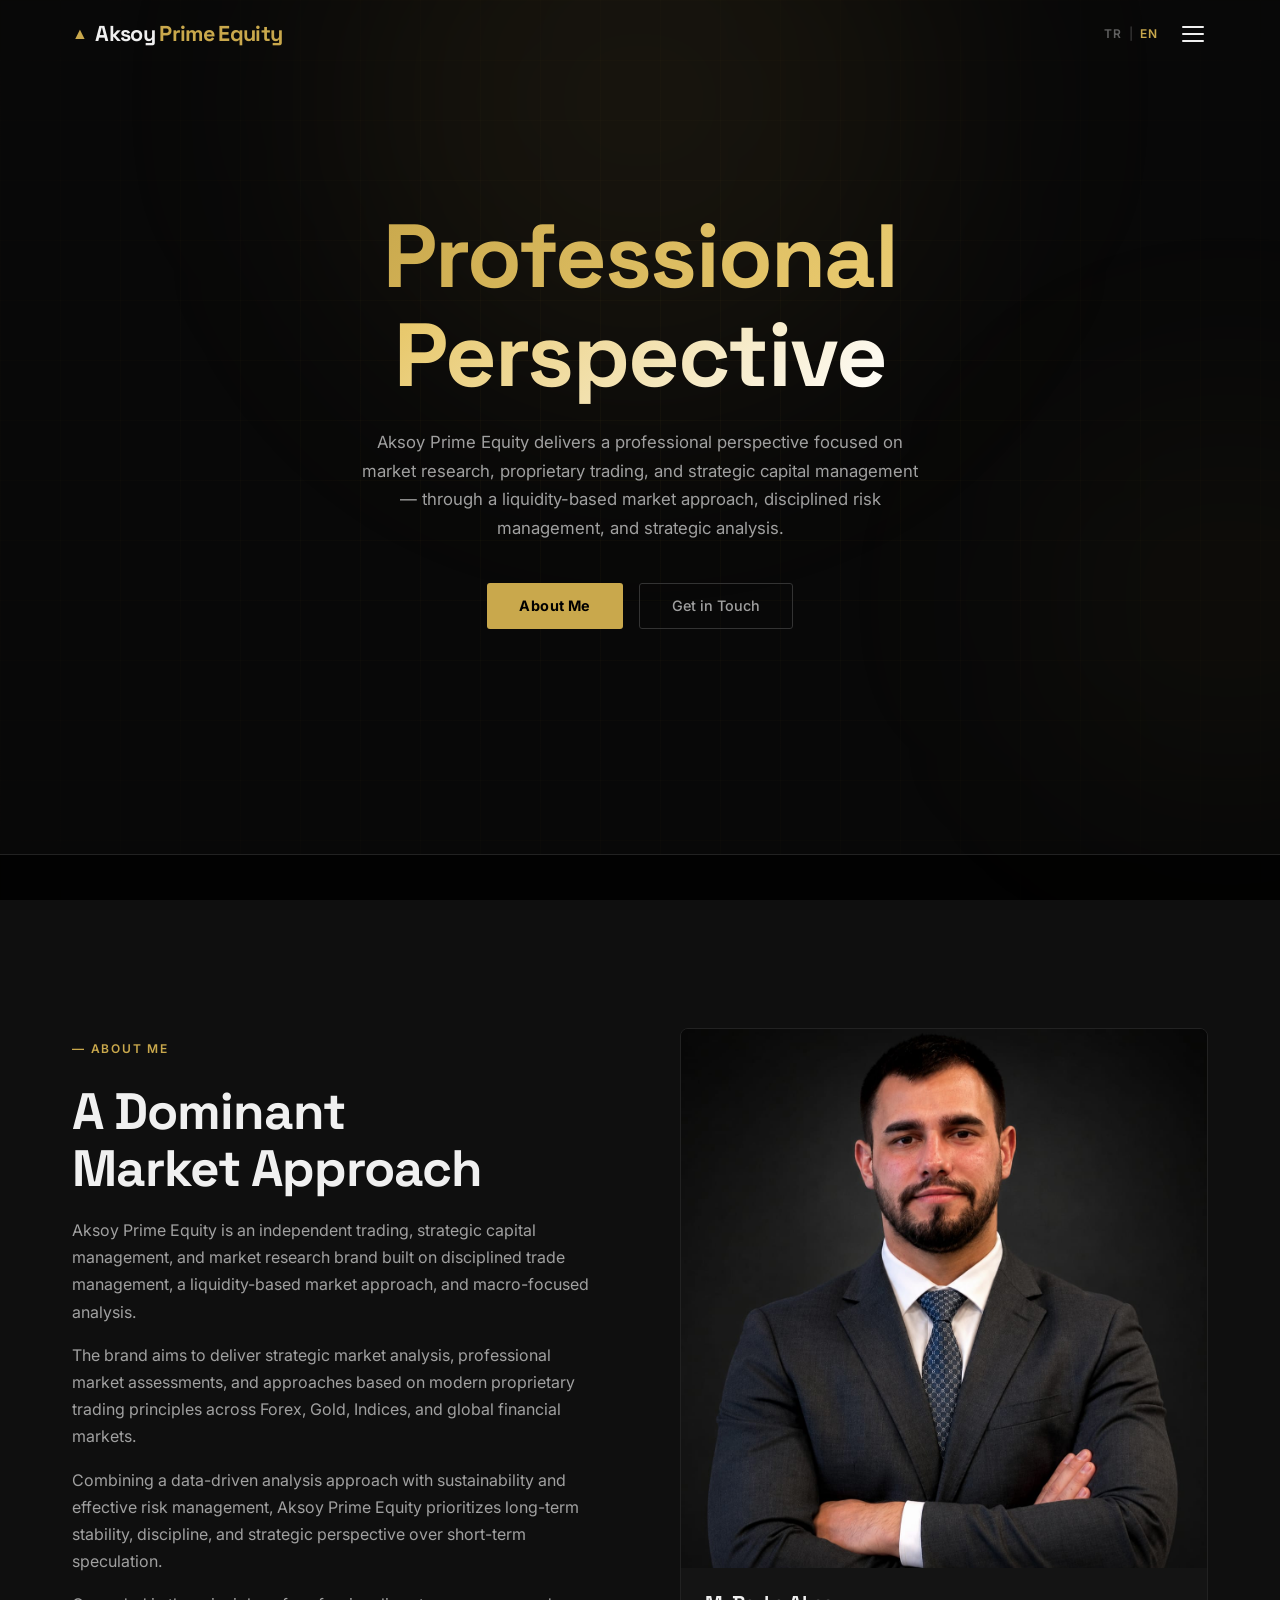
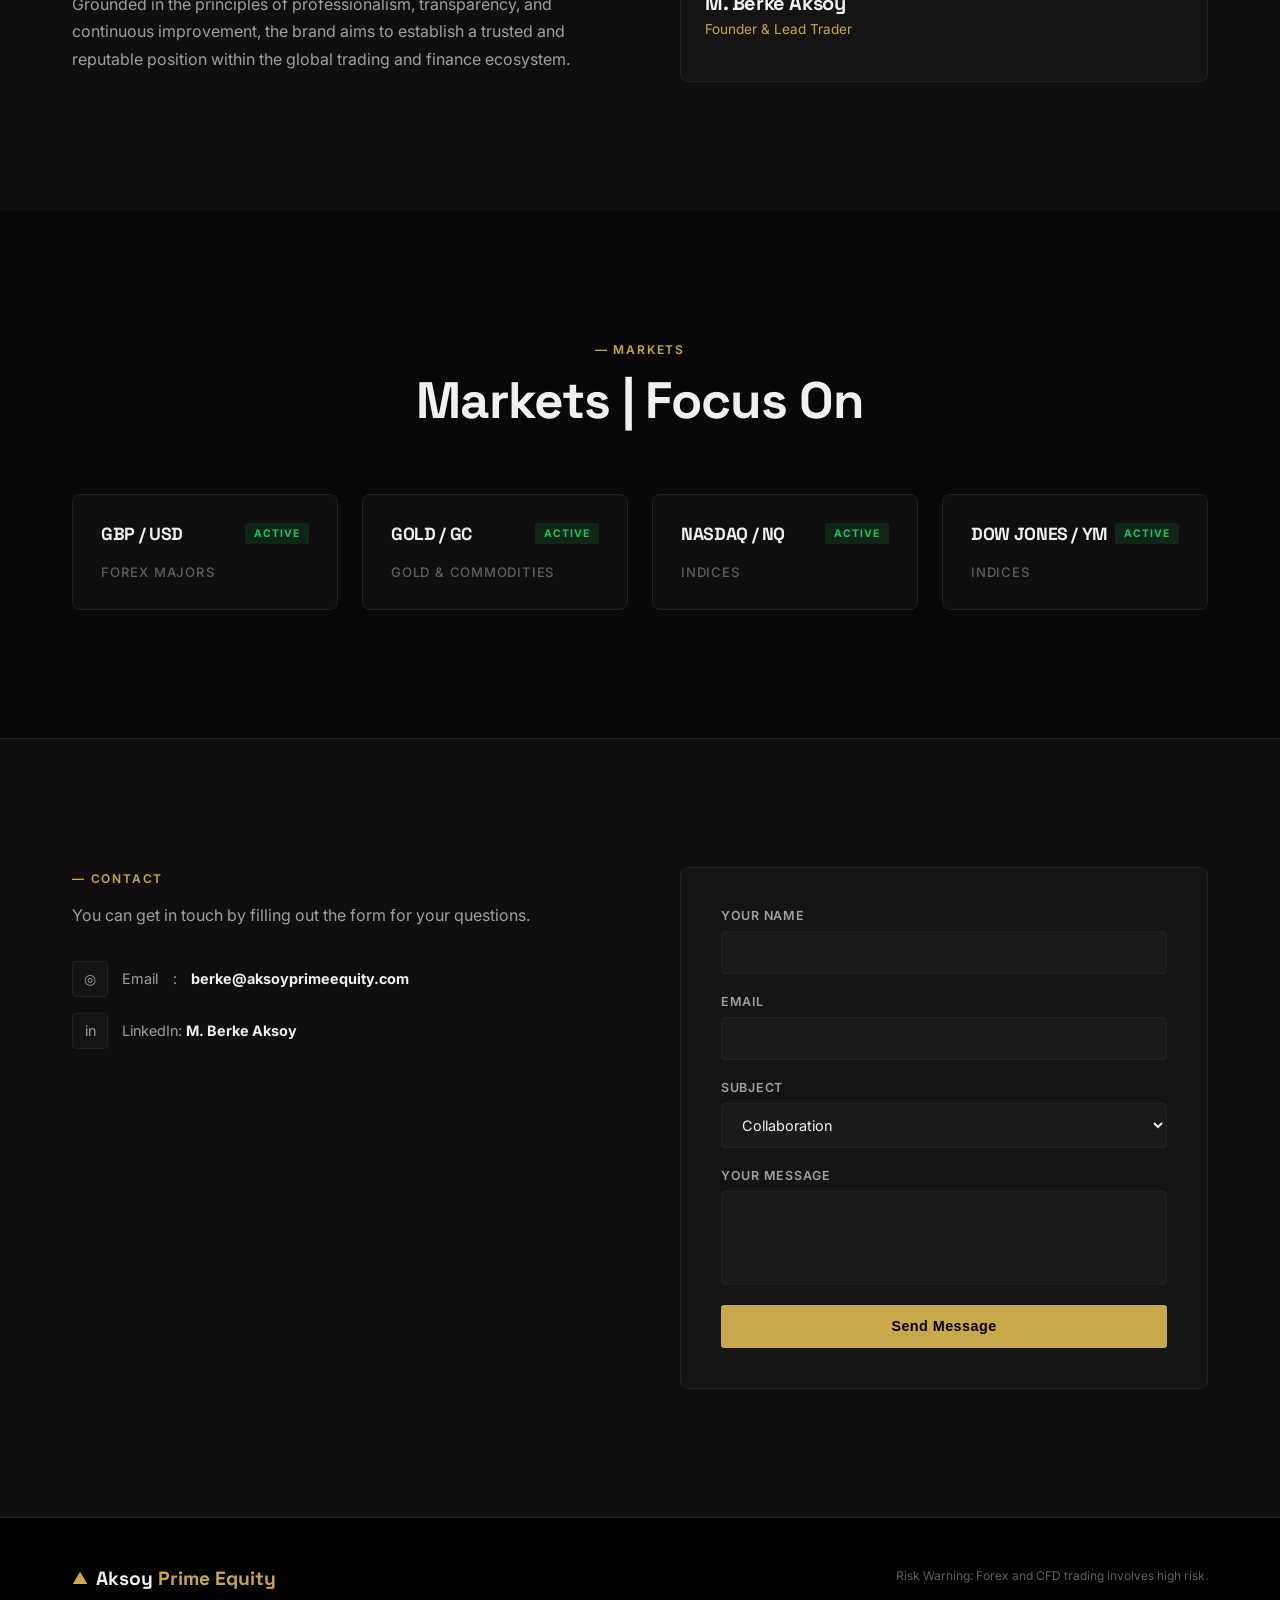
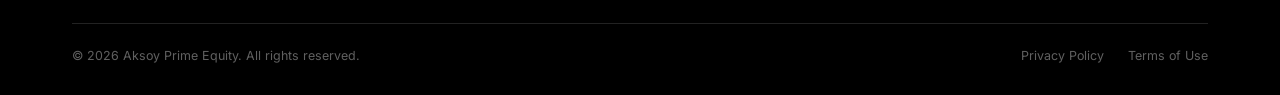
==== index.html @ cbe240e2 "Add files via upload" ====
<!DOCTYPE html>
<html lang="en">
<head>
  <meta charset="UTF-8" />
  <meta name="viewport" content="width=device-width, initial-scale=1.0" />
  <title>Aksoy Prime Equity | Forex & Financial Markets</title>
  <link rel="preconnect" href="https://fonts.googleapis.com" />
  <link rel="preconnect" href="https://fonts.gstatic.com" crossorigin />
  <link href="https://fonts.googleapis.com/css2?family=Inter:wght@300;400;500;600;700;800;900&family=Space+Grotesk:wght@400;500;600;700&display=swap" rel="stylesheet" />
  <link rel="stylesheet" href="style.css" />
</head>
<body>

  <!-- NAVIGATION -->
  <nav class="navbar" id="navbar">
    <div class="nav-container">
      <a href="#" class="nav-logo">
        <span class="logo-icon">▲</span>
        <span class="logo-text">Aksoy <span class="accent">Prime Equity</span></span>
      </a>

      <div class="nav-right">
        <div class="lang-toggle">
          <button class="lang-btn active" id="btnTR" onclick="setLang('tr')">TR</button>
          <span class="lang-divider">|</span>
          <button class="lang-btn" id="btnEN" onclick="setLang('en')">EN</button>
        </div>
        <button class="hamburger" id="hamburger" aria-label="Menu">
          <span></span><span></span><span></span>
        </button>
      </div>

      <ul class="nav-links" id="navLinks">
        <li><a href="#about"   class="nav-link" data-tr="Hakkımda"      data-en="About">Hakkımda</a></li>
        <li><a href="#markets" class="nav-link" data-tr="Piyasalar"     data-en="Markets">Piyasalar</a></li>
        <li><a href="#contact" class="nav-link" data-tr="İletişim"      data-en="Contact">İletişim</a></li>
      </ul>
    </div>
  </nav>

  <!-- HERO -->
  <section class="hero" id="home">
    <div class="hero-bg">
      <div class="grid-overlay"></div>
      <div class="glow glow-1"></div>
      <div class="glow glow-2"></div>
    </div>

    <div class="hero-content">
      <h1 class="hero-title">
        <span class="gradient-text" data-tr="Profesyonel Perspektif" data-en="Professional Perspective">Profesyonel Perspektif</span>
      </h1>
      <p class="hero-sub"
         data-tr="Aksoy Prime Equity; likidite temelli piyasa yaklaşımı, disiplinli risk yönetimi ve stratejik analiz anlayışıyla piyasa araştırmaları, proprietary trading ve stratejik sermaye yönetimi odağında profesyonel bakış açısı sunmaktadır."
         data-en="Aksoy Prime Equity delivers a professional perspective focused on market research, proprietary trading, and strategic capital management — through a liquidity-based market approach, disciplined risk management, and strategic analysis.">
        Aksoy Prime Equity; likidite temelli piyasa yaklaşımı, disiplinli risk yönetimi ve stratejik analiz anlayışıyla piyasa araştırmaları, proprietary trading ve stratejik sermaye yönetimi odağında profesyonel bakış açısı sunmaktadır.
      </p>
      <div class="hero-actions">
        <a href="#about"   class="btn-primary" data-tr="Hakkımda"   data-en="About Me">Hakkımda</a>
        <a href="#contact" class="btn-ghost"   data-tr="İletişime Geç" data-en="Get in Touch">İletişime Geç</a>
      </div>
    </div>

    <div class="hero-ticker">
      <div class="tradingview-widget-container" style="height:46px;">
        <div class="tradingview-widget-container__widget"></div>
        <script type="text/javascript" src="https://s3.tradingview.com/external-embedding/embed-widget-ticker-tape.js" async>
        {
          "symbols": [
            { "proName": "FX:GBPUSD",       "title": "GBP/USD"  },
            { "proName": "TVC:GOLD",         "title": "XAU/USD"  },
            { "proName": "FOREXCOM:SPXUSD",  "title": "S&P 500"  },
            { "proName": "FOREXCOM:NSXUSD",  "title": "NAS100"   },
            { "proName": "FOREXCOM:DJI",     "title": "US30/DJI" }
          ],
          "showSymbolLogo": false,
          "isTransparent": true,
          "displayMode": "adaptive",
          "colorTheme": "dark",
          "locale": "tr"
        }
        </script>
      </div>
    </div>
  </section>

  <!-- ABOUT -->
  <section class="section about-section" id="about">
    <div class="container">
      <div class="about-grid">
        <div class="about-text reveal">
          <span class="section-tag" data-tr="— Hakkımda" data-en="— About Me">— Hakkımda</span>
          <h2 data-tr="Piyasalara Hakim<br/>Bir Yaklaşım" data-en="A Dominant<br/>Market Approach">
            Piyasalara Hakim<br />Bir Yaklaşım
          </h2>
          <p data-tr="Aksoy Prime Equity; disiplinli işlem yönetimi, likidite temelli piyasa yaklaşımı ve makro odaklı analiz anlayışı üzerine inşa edilmiş bağımsız bir trading, stratejik sermaye yönetimi ve piyasa araştırma markasıdır."
             data-en="Aksoy Prime Equity is an independent trading, strategic capital management, and market research brand built on disciplined trade management, a liquidity-based market approach, and macro-focused analysis.">
            Aksoy Prime Equity; disiplinli işlem yönetimi, likidite temelli piyasa yaklaşımı ve makro odaklı analiz anlayışı üzerine inşa edilmiş bağımsız bir trading, stratejik sermaye yönetimi ve piyasa araştırma markasıdır.
          </p>
          <p data-tr="Marka; Forex, Altın, Endeksler ve küresel finans piyasalarında stratejik piyasa analizi, profesyonel piyasa değerlendirmeleri ve modern proprietary trading prensiplerine dayalı yaklaşım sunmayı hedeflemektedir."
             data-en="The brand aims to deliver strategic market analysis, professional market assessments, and approaches based on modern proprietary trading principles across Forex, Gold, Indices, and global financial markets.">
            Marka; Forex, Altın, Endeksler ve küresel finans piyasalarında stratejik piyasa analizi, profesyonel piyasa değerlendirmeleri ve modern proprietary trading prensiplerine dayalı yaklaşım sunmayı hedeflemektedir.
          </p>
          <p data-tr="Veriye dayalı analiz anlayışını sürdürülebilirlik ve etkin risk yönetimi ile birleştiren Aksoy Prime Equity; kısa vadeli spekülasyondan ziyade uzun vadeli istikrar, disiplin ve stratejik bakış açısını ön planda tutmaktadır."
             data-en="Combining a data-driven analysis approach with sustainability and effective risk management, Aksoy Prime Equity prioritizes long-term stability, discipline, and strategic perspective over short-term speculation.">
            Veriye dayalı analiz anlayışını sürdürülebilirlik ve etkin risk yönetimi ile birleştiren Aksoy Prime Equity; kısa vadeli spekülasyondan ziyade uzun vadeli istikrar, disiplin ve stratejik bakış açısını ön planda tutmaktadır.
          </p>
          <p data-tr="Profesyonellik, şeffaflık ve sürekli gelişim ilkelerini temel alan marka, küresel trading ve finans ekosisteminde güvenilir ve saygın bir konum oluşturmayı amaçlamaktadır."
             data-en="Grounded in the principles of professionalism, transparency, and continuous improvement, the brand aims to establish a trusted and reputable position within the global trading and finance ecosystem.">
            Profesyonellik, şeffaflık ve sürekli gelişim ilkelerini temel alan marka, küresel trading ve finans ekosisteminde güvenilir ve saygın bir konum oluşturmayı amaçlamaktadır.
          </p>
        </div>
        <div class="about-visual reveal delay-1">
          <div class="profile-card">
            <!-- ==========================================
                 FOTO 1 — Profil Fotoğrafı
                 Dosya adı: foto1.jpg
                 Klasör: web/foto1.jpg
                 Önerilen boyut: 400x400px (kare)
            =========================================== -->
            <div class="profile-img-wrap">
              <img src="foto1.jpg" alt="Profil Fotoğrafı" class="profile-img"
                   onerror="this.style.display='none';this.nextElementSibling.style.display='flex';" />
              <div class="profile-placeholder" style="display:none;">
                <span class="profile-initials">[AD]</span>
              </div>
            </div>
            <div class="profile-info">
              <h3 data-tr="M. Berke Aksoy" data-en="M. Berke Aksoy">M. Berke Aksoy</h3>
              <p data-tr="Founder & Lead Trader" data-en="Founder & Lead Trader">Founder & Lead Trader</p>
              <div class="profile-badges">
              </div>
            </div>
          </div>
        </div>
      </div>
    </div>
  </section>

  <!-- MARKETS -->
  <section class="section markets-section" id="markets">
    <div class="container">
      <div class="section-header reveal">
        <span class="section-tag" data-tr="— Piyasalar" data-en="— Markets">— Piyasalar</span>
        <h2 data-tr="Markets | Focus On" data-en="Markets | Focus On">
          Markets | Focus On
        </h2>
      </div>
      <div class="markets-grid">
        <div class="market-card reveal">
          <div class="market-top">
            <span class="market-pair">GBP / USD</span>
            <span class="market-tag up" data-tr="Aktif" data-en="Active">Aktif</span>
          </div>
          <span class="market-name" data-tr="Forex Majörler" data-en="Forex Majors">Forex Majörler</span>
        </div>
        <div class="market-card reveal delay-1">
          <div class="market-top">
            <span class="market-pair">GOLD / GC</span>
            <span class="market-tag up" data-tr="Aktif" data-en="Active">Aktif</span>
          </div>
          <span class="market-name" data-tr="Altın & Emtia" data-en="Gold & Commodities">Altın & Emtia</span>
        </div>
        <div class="market-card reveal delay-2">
          <div class="market-top">
            <span class="market-pair">NASDAQ / NQ</span>
            <span class="market-tag up" data-tr="Aktif" data-en="Active">Aktif</span>
          </div>
          <span class="market-name" data-tr="Endeksler" data-en="Indices">Endeksler</span>
        </div>
        <div class="market-card reveal delay-3">
          <div class="market-top">
            <span class="market-pair">DOW JONES / YM</span>
            <span class="market-tag up" data-tr="Aktif" data-en="Active">Aktif</span>
          </div>
          <span class="market-name" data-tr="Endeksler" data-en="Indices">Endeksler</span>
        </div>
      </div>
    </div>
  </section>

  <!-- CONTACT -->
  <section class="section contact-section" id="contact">
    <div class="container">
      <div class="contact-wrap reveal">
        <div class="contact-left">
          <span class="section-tag" data-tr="— İletişim" data-en="— Contact">— İletişim</span>
          <p data-tr="Sorularınız için formu doldurarak iletişime geçebilirsiniz."
             data-en="You can get in touch by filling out the form for your questions.">
            Sorularınız için formu doldurarak iletişime geçebilirsiniz.
          </p>
          <div class="contact-links">
            <a href="mailto:berke@aksoyprimeequity.com" class="contact-link">
              <span class="cl-icon">◎</span>
              <span data-tr="E-posta" data-en="Email">E-posta</span>: <strong>berke@aksoyprimeequity.com</strong>
            </a>
            <a href="https://www.linkedin.com/in/mberkeaksoy" target="_blank" class="contact-link">
              <span class="cl-icon">in</span>
              <span>LinkedIn: <strong>M. Berke Aksoy</strong></span>
            </a>
          </div>
        </div>
        <form class="contact-form reveal delay-1" id="contactForm" action="https://formspree.io/f/mjgzoyzp" method="POST">
          <div class="form-group">
            <label data-tr="Adınız" data-en="Your Name">Adınız</label>
            <input type="text" name="name" required />
          </div>
          <div class="form-group">
            <label data-tr="E-posta" data-en="Email">E-posta</label>
            <input type="email" name="email" required />
          </div>
          <div class="form-group">
            <label data-tr="Konu" data-en="Subject">Konu</label>
            <select name="subject">
              <option data-tr="İşbirliği" data-en="Collaboration">İşbirliği</option>
              <option data-tr="Genel Soru" data-en="General Inquiry">Genel Soru</option>
              <option data-tr="Diğer" data-en="Other">Diğer</option>
            </select>
          </div>
          <div class="form-group">
            <label data-tr="Mesajınız" data-en="Your Message">Mesajınız</label>
            <textarea name="message" rows="4" required></textarea>
          </div>
          <button type="submit" class="btn-primary full" data-tr="Gönder" data-en="Send Message">Gönder</button>
        </form>
      </div>
    </div>
  </section>

  <!-- FOOTER -->
  <footer class="footer">
    <div class="container">
      <div class="footer-top">
        <div class="footer-brand">
          <div class="footer-logo">
            <span class="logo-icon">▲</span>
            <span class="logo-text">Aksoy <span class="accent">Prime Equity</span></span>
          </div>
        </div>
        <div class="footer-disclaimer">
          <p data-tr="Risk Uyarısı: Forex ve CFD işlemleri yüksek risk içerir."
             data-en="Risk Warning: Forex and CFD trading involves high risk.">
            Risk Uyarısı: Forex ve CFD işlemleri yüksek risk içerir.
          </p>
        </div>
      </div>
      <div class="footer-bottom">
        <span>© 2026 Aksoy Prime Equity. <span data-tr="Tüm hakları saklıdır." data-en="All rights reserved.">Tüm hakları saklıdır.</span></span>
        <div class="footer-links">
          <a href="#" data-tr="Gizlilik Politikası" data-en="Privacy Policy">Gizlilik Politikası</a>
          <a href="#" data-tr="Kullanım Koşulları" data-en="Terms of Use">Kullanım Koşulları</a>
        </div>
      </div>
    </div>
  </footer>

  <script src="script.js"></script>
</body>
</html>
---- style.css ----
/* ========================================
   RESET & BASE
======================================== */
*, *::before, *::after { box-sizing: border-box; margin: 0; padding: 0; }

html {
  overflow-x: hidden;
}

body {
  overflow-x: hidden;
  width: 100%;
  max-width: 100vw;
}

:root {
  --black:    #000000;
  --bg:       #080808;
  --bg-1:     #0f0f0f;
  --bg-2:     #141414;
  --bg-3:     #1a1a1a;
  --border:   #222222;
  --border-h: #333333;
  --text:     #f0f0f0;
  --text-2:   #a0a0a0;
  --text-3:   #606060;
  --gold:     #c9a84c;
  --gold-2:   #e8c96e;
  --green:    #22c55e;
  --red:      #ef4444;
  --accent:   #c9a84c;

  --ff-body:  'Inter', sans-serif;
  --ff-head:  'Space Grotesk', sans-serif;

  --ease-out: cubic-bezier(0.22, 1, 0.36, 1);
  --ease-in-out: cubic-bezier(0.65, 0, 0.35, 1);
}

html { scroll-behavior: smooth; }

body {
  font-family: var(--ff-body);
  background: var(--bg);
  color: var(--text);
  overflow-x: hidden;
  -webkit-font-smoothing: antialiased;
}

a { text-decoration: none; color: inherit; }
ul { list-style: none; }
img { display: block; max-width: 100%; }

/* ========================================
   SCROLLBAR
======================================== */
::-webkit-scrollbar { width: 4px; }
::-webkit-scrollbar-track { background: var(--bg); }
::-webkit-scrollbar-thumb { background: var(--gold); border-radius: 2px; }

/* ========================================
   TYPOGRAPHY
======================================== */
h1, h2, h3 {
  font-family: var(--ff-head);
  font-weight: 700;
  line-height: 1.1;
  letter-spacing: -0.02em;
}

h1 { font-size: clamp(3rem, 7vw, 6rem); }
h2 { font-size: clamp(2rem, 4vw, 3.2rem); }
h3 { font-size: 1.25rem; }

p { line-height: 1.7; color: var(--text-2); }

.gradient-text {
  background: linear-gradient(135deg, var(--gold) 0%, var(--gold-2) 50%, #fff 100%);
  -webkit-background-clip: text;
  -webkit-text-fill-color: transparent;
  background-clip: text;
}

.accent { color: var(--gold); }

/* ========================================
   LAYOUT
======================================== */
.container {
  max-width: 1200px;
  margin: 0 auto;
  padding: 0 2rem;
}

.section {
  padding: 8rem 0;
  width: 100%;
  overflow-x: hidden;
}

.section-header {
  text-align: center;
  margin-bottom: 4rem;
}

.section-tag {
  display: inline-block;
  font-size: 0.75rem;
  font-weight: 600;
  letter-spacing: 0.15em;
  text-transform: uppercase;
  color: var(--gold);
  margin-bottom: 1rem;
}

.section-header h2 { margin-bottom: 1rem; }

/* ========================================
   NAVBAR
======================================== */
.navbar {
  position: fixed;
  top: 0; left: 0; right: 0;
  width: 100%;
  z-index: 1000;
  padding: 1.25rem 0;
  transition: background 0.4s var(--ease-out),
              padding 0.4s var(--ease-out),
              border-color 0.4s var(--ease-out);
  border-bottom: 1px solid transparent;
}

.navbar.scrolled {
  background: rgba(8, 8, 8, 0.92);
  backdrop-filter: blur(20px);
  -webkit-backdrop-filter: blur(20px);
  padding: 0.85rem 0;
  border-color: var(--border);
}

.nav-container {
  max-width: 1200px;
  margin: 0 auto;
  padding: 0 2rem;
  display: flex;
  align-items: center;
  justify-content: space-between;
  gap: 2rem;
}

.nav-logo {
  display: flex;
  align-items: center;
  gap: 0.5rem;
  font-family: var(--ff-head);
  font-size: 1.35rem;
  font-weight: 700;
  letter-spacing: -0.03em;
  white-space: nowrap;
}

.logo-icon {
  color: var(--gold);
  font-size: 1rem;
  animation: pulse 2s ease-in-out infinite;
}

@keyframes pulse {
  0%, 100% { opacity: 1; }
  50% { opacity: 0.4; }
}

.nav-links {
  display: none;
  position: absolute;
  top: 100%;
  left: 0;
  right: 0;
  background: rgba(8, 8, 8, 0.97);
  backdrop-filter: blur(20px);
  -webkit-backdrop-filter: blur(20px);
  border-bottom: 1px solid var(--border);
  flex-direction: column;
  align-items: center;
  gap: 0;
  padding: 0;
}

.nav-links.open {
  display: flex;
}

.nav-links li {
  width: 100%;
  text-align: center;
  border-bottom: 1px solid var(--border);
}

.nav-links li:last-child {
  border-bottom: none;
}

.nav-links .nav-link {
  display: block;
  padding: 1rem 2rem;
  font-size: 0.9rem;
}

.nav-link {
  font-size: 0.85rem;
  font-weight: 500;
  color: var(--text-2);
  letter-spacing: 0.02em;
  position: relative;
  transition: color 0.25s;
}

.nav-link::after {
  content: '';
  position: absolute;
  bottom: -4px; left: 0;
  width: 0; height: 1px;
  background: var(--gold);
  transition: width 0.3s var(--ease-out);
}

.nav-link:hover { color: var(--text); }
.nav-link:hover::after { width: 100%; }

.nav-right {
  display: flex;
  align-items: center;
  gap: 1.25rem;
}

/* Lang Toggle */
.lang-toggle {
  display: flex;
  align-items: center;
  gap: 0.4rem;
  font-size: 0.75rem;
  font-weight: 600;
  letter-spacing: 0.08em;
}

.lang-btn {
  background: none;
  border: none;
  cursor: pointer;
  color: var(--text-3);
  font-size: 0.75rem;
  font-weight: 600;
  font-family: var(--ff-body);
  letter-spacing: 0.08em;
  transition: color 0.25s;
  padding: 0;
}

.lang-btn.active { color: var(--gold); }
.lang-btn:hover { color: var(--text); }
.lang-divider { color: var(--border-h); }

/* CTA Button */
.cta-btn {
  display: inline-flex;
  align-items: center;
  padding: 0.55rem 1.35rem;
  background: var(--gold);
  color: var(--black);
  font-size: 0.8rem;
  font-weight: 700;
  letter-spacing: 0.04em;
  border-radius: 3px;
  transition: background 0.25s, transform 0.2s;
  white-space: nowrap;
}

.cta-btn:hover {
  background: var(--gold-2);
  transform: translateY(-1px);
}

/* Hamburger */
.hamburger {
  display: flex;
  flex-direction: column;
  gap: 5px;
  background: none;
  border: none;
  cursor: pointer;
  padding: 4px;
}

.hamburger span {
  display: block;
  width: 22px; height: 2px;
  background: var(--text);
  border-radius: 2px;
  transition: transform 0.3s, opacity 0.3s;
}

.hamburger.open span:nth-child(1) { transform: translateY(7px) rotate(45deg); }
.hamburger.open span:nth-child(2) { opacity: 0; }
.hamburger.open span:nth-child(3) { transform: translateY(-7px) rotate(-45deg); }

/* ========================================
   HERO
======================================== */
.hero {
  position: relative;
  min-height: 100vh;
  display: flex;
  flex-direction: column;
  justify-content: center;
  align-items: center;
  text-align: center;
  overflow: hidden;
}

.hero-bg {
  position: absolute;
  inset: 0;
  z-index: 0;
}

.grid-overlay {
  position: absolute;
  inset: 0;
  background-image:
    linear-gradient(rgba(201,168,76,0.04) 1px, transparent 1px),
    linear-gradient(90deg, rgba(201,168,76,0.04) 1px, transparent 1px);
  background-size: 60px 60px;
  mask-image: radial-gradient(ellipse 80% 80% at 50% 50%, black 0%, transparent 100%);
}

.glow {
  position: absolute;
  border-radius: 50%;
  filter: blur(120px);
  pointer-events: none;
}

.glow-1 {
  width: 600px; height: 600px;
  background: rgba(201, 168, 76, 0.08);
  top: -200px; left: 50%;
  transform: translateX(-50%);
  animation: floatGlow 8s ease-in-out infinite;
}

.glow-2 {
  width: 400px; height: 400px;
  background: rgba(201, 168, 76, 0.04);
  bottom: 100px; right: -150px;
  max-width: 40vw;
  animation: floatGlow 10s ease-in-out infinite reverse;
}

@keyframes floatGlow {
  0%, 100% { transform: translateX(-50%) translateY(0); }
  50% { transform: translateX(-50%) translateY(-30px); }
}

.hero-content {
  position: relative;
  z-index: 1;
  max-width: 800px;
  padding: 0 2rem;
  margin-top: -4rem;
}

.hero-badge {
  display: inline-flex;
  align-items: center;
  gap: 0.6rem;
  background: rgba(201, 168, 76, 0.08);
  border: 1px solid rgba(201, 168, 76, 0.2);
  padding: 0.4rem 1rem;
  border-radius: 100px;
  font-size: 0.75rem;
  font-weight: 500;
  color: var(--gold);
  letter-spacing: 0.05em;
  margin-bottom: 2rem;
  animation: fadeSlideDown 0.8s var(--ease-out) both;
}

.badge-dot {
  width: 6px; height: 6px;
  background: var(--green);
  border-radius: 50%;
  animation: blink 1.5s ease-in-out infinite;
}

@keyframes blink {
  0%, 100% { opacity: 1; box-shadow: 0 0 0 0 rgba(34,197,94,0.4); }
  50% { opacity: 0.6; box-shadow: 0 0 0 6px rgba(34,197,94,0); }
}

.hero-title {
  margin-bottom: 1.5rem;
  animation: fadeSlideDown 0.8s var(--ease-out) 0.1s both;
}

.hero-sub {
  font-size: 1.05rem;
  max-width: 560px;
  margin: 0 auto 2.5rem;
  color: var(--text-2);
  animation: fadeSlideDown 0.8s var(--ease-out) 0.2s both;
}

.hero-actions {
  display: flex;
  gap: 1rem;
  justify-content: center;
  flex-wrap: wrap;
  animation: fadeSlideDown 0.8s var(--ease-out) 0.3s both;
}

.btn-primary {
  display: inline-flex;
  align-items: center;
  padding: 0.85rem 2rem;
  background: var(--gold);
  color: var(--black);
  font-size: 0.9rem;
  font-weight: 700;
  border-radius: 3px;
  letter-spacing: 0.03em;
  transition: background 0.25s, transform 0.2s, box-shadow 0.25s;
  border: none;
  cursor: pointer;
}

.btn-primary:hover {
  background: var(--gold-2);
  transform: translateY(-2px);
  box-shadow: 0 8px 30px rgba(201, 168, 76, 0.25);
}

.btn-primary.full { width: 100%; justify-content: center; }

.btn-ghost {
  display: inline-flex;
  align-items: center;
  padding: 0.85rem 2rem;
  background: transparent;
  color: var(--text-2);
  font-size: 0.9rem;
  font-weight: 500;
  border: 1px solid var(--border-h);
  border-radius: 3px;
  transition: color 0.25s, border-color 0.25s, transform 0.2s;
}

.btn-ghost:hover {
  color: var(--text);
  border-color: var(--gold);
  transform: translateY(-2px);
}

/* Ticker — TradingView */
.hero-ticker {
  position: absolute;
  bottom: 0; left: 0; right: 0;
  z-index: 1;
  background: rgba(0, 0, 0, 0.75);
  border-top: 1px solid var(--border);
  overflow: hidden;
  height: 46px;
}

.hero-ticker .tradingview-widget-container,
.hero-ticker .tradingview-widget-container__widget {
  height: 46px !important;
  width: 100%;
}

@keyframes fadeSlideDown {
  from { opacity: 0; transform: translateY(-20px); }
  to   { opacity: 1; transform: translateY(0); }
}

/* ========================================
   ABOUT
======================================== */
.about-section { background: var(--bg-1); }

.about-grid {
  display: grid;
  grid-template-columns: 1fr 1fr;
  gap: 5rem;
  align-items: center;
}

.about-text h2 { margin: 0.75rem 0 1.25rem; }

.about-text p + p { margin-top: 1rem; }

.about-tags {
  display: flex;
  flex-wrap: wrap;
  gap: 0.6rem;
  margin-top: 2rem;
}

.tag {
  padding: 0.4rem 0.9rem;
  background: var(--bg-2);
  border: 1px solid var(--border);
  border-radius: 3px;
  font-size: 0.78rem;
  font-weight: 500;
  color: var(--text-2);
  transition: border-color 0.25s, color 0.25s;
}

.tag:hover { border-color: var(--gold); color: var(--gold); }

.profile-card {
  background: var(--bg-2);
  border: 1px solid var(--border);
  border-radius: 8px;
  overflow: hidden;
  transition: border-color 0.3s;
}

.profile-card:hover { border-color: var(--border-h); }

.profile-img-wrap {
  background: #0f0f0f;
  display: flex;
  align-items: center;
  justify-content: center;
  position: relative;
  overflow: hidden;
}

.profile-img {
  width: 100%;
  height: auto;
  display: block;
  object-fit: contain;
}

.profile-placeholder {
  width: 120px; height: 120px;
  border-radius: 50%;
  background: var(--bg-3);
  border: 2px dashed var(--border-h);
  display: flex;
  align-items: center;
  justify-content: center;
}

.profile-initials {
  font-family: var(--ff-head);
  font-size: 1.5rem;
  font-weight: 700;
  color: var(--text-3);
}

.profile-info {
  padding: 1.5rem;
}

.profile-info h3 { margin-bottom: 0.25rem; }
.profile-info > p { font-size: 0.85rem; color: var(--gold); margin-bottom: 1rem; }

.profile-badges {
  display: flex;
  flex-wrap: wrap;
  gap: 0.75rem;
}

.badge-item {
  font-size: 0.8rem;
  color: var(--text-2);
}

/* ========================================
   STATS
======================================== */
.stats-section {
  background: var(--bg);
  border-top: 1px solid var(--border);
  border-bottom: 1px solid var(--border);
}

.stats-grid {
  display: grid;
  grid-template-columns: repeat(4, 1fr);
  gap: 1px;
  background: var(--border);
  border: 1px solid var(--border);
  border-radius: 8px;
  overflow: hidden;
}

.stat-card {
  background: var(--bg-1);
  padding: 3rem 2rem;
  text-align: center;
  transition: background 0.3s;
}

.stat-card:hover { background: var(--bg-2); }

.stat-number {
  font-family: var(--ff-head);
  font-size: 3.5rem;
  font-weight: 800;
  color: var(--gold);
  letter-spacing: -0.04em;
  line-height: 1;
}

.stat-unit {
  font-family: var(--ff-head);
  font-size: 2rem;
  font-weight: 700;
  color: var(--gold-2);
  vertical-align: super;
}

.stat-card p {
  font-size: 0.85rem;
  font-weight: 500;
  color: var(--text-2);
  text-transform: uppercase;
  letter-spacing: 0.08em;
  margin-top: 0.75rem;
}

/* ========================================
   SIGNALS / SERVICES
======================================== */
.signals-section { background: var(--bg-1); }

.services-grid {
  display: grid;
  grid-template-columns: repeat(3, 1fr);
  gap: 1.5rem;
}

.service-card {
  background: var(--bg-2);
  border: 1px solid var(--border);
  border-radius: 8px;
  padding: 2.5rem;
  position: relative;
  transition: border-color 0.3s, transform 0.3s;
}

.service-card:hover {
  border-color: var(--border-h);
  transform: translateY(-4px);
}

.service-card.featured {
  border-color: var(--gold);
  background: linear-gradient(135deg, rgba(201,168,76,0.05) 0%, var(--bg-2) 100%);
}

.service-card.featured:hover { border-color: var(--gold-2); }

.service-badge {
  position: absolute;
  top: -1px; right: 2rem;
  background: var(--gold);
  color: var(--black);
  font-size: 0.65rem;
  font-weight: 700;
  letter-spacing: 0.08em;
  text-transform: uppercase;
  padding: 0.3rem 0.8rem;
  border-radius: 0 0 4px 4px;
}

.service-icon {
  font-size: 1.75rem;
  color: var(--gold);
  margin-bottom: 1.25rem;
  display: block;
}

.service-card h3 { margin-bottom: 0.75rem; }
.service-card p { font-size: 0.9rem; margin-bottom: 1.5rem; }

.service-list {
  display: flex;
  flex-direction: column;
  gap: 0.6rem;
}

.service-list li {
  font-size: 0.85rem;
  color: var(--text-2);
  padding-left: 1.25rem;
  position: relative;
}

.service-list li::before {
  content: '▸';
  position: absolute;
  left: 0;
  color: var(--gold);
  font-size: 0.7rem;
  top: 2px;
}

/* ========================================
   MARKETS
======================================== */
.markets-section { background: var(--bg); }

.markets-grid {
  display: grid;
  grid-template-columns: repeat(4, 1fr);
  gap: 1.5rem;
}

.markets-grid--two {
  grid-template-columns: repeat(2, 1fr);
  max-width: 640px;
  margin: 0 auto;
}

.market-card {
  background: var(--bg-1);
  border: 1px solid var(--border);
  border-radius: 8px;
  padding: 1.75rem;
  transition: border-color 0.3s, transform 0.3s, background 0.3s;
}

.market-card:hover {
  border-color: var(--gold);
  transform: translateY(-4px);
  background: var(--bg-2);
}

.market-top {
  display: flex;
  align-items: center;
  justify-content: space-between;
  margin-bottom: 1rem;
}

.market-pair {
  font-family: var(--ff-head);
  font-size: 1.1rem;
  font-weight: 700;
  letter-spacing: -0.02em;
}

.market-tag {
  font-size: 0.65rem;
  font-weight: 700;
  letter-spacing: 0.08em;
  text-transform: uppercase;
  padding: 0.25rem 0.6rem;
  border-radius: 2px;
}

.market-tag.up { background: rgba(34,197,94,0.12); color: var(--green); }
.market-tag.neutral { background: rgba(201,168,76,0.12); color: var(--gold); }

.market-divider {
  height: 1px;
  background: var(--border);
  margin: 1rem 0;
}

.market-name {
  font-size: 0.82rem;
  color: var(--text-3);
  font-weight: 500;
  text-transform: uppercase;
  letter-spacing: 0.06em;
}

/* ========================================
   CONTACT
======================================== */
.contact-section {
  background: var(--bg-1);
  border-top: 1px solid var(--border);
}

.contact-wrap {
  display: grid;
  grid-template-columns: 1fr 1fr;
  gap: 5rem;
  align-items: start;
}

.contact-left h2 { margin: 0.75rem 0 1.25rem; }

.contact-links {
  display: flex;
  flex-direction: column;
  gap: 1rem;
  margin-top: 2rem;
}

.contact-link {
  display: flex;
  align-items: center;
  gap: 0.9rem;
  font-size: 0.9rem;
  color: var(--text-2);
  transition: color 0.25s;
}

.contact-link:hover { color: var(--gold); }

.cl-icon {
  width: 36px; height: 36px;
  background: var(--bg-2);
  border: 1px solid var(--border);
  border-radius: 4px;
  display: flex;
  align-items: center;
  justify-content: center;
  font-size: 0.9rem;
  flex-shrink: 0;
  transition: border-color 0.25s, background 0.25s;
}

.contact-link:hover .cl-icon {
  border-color: var(--gold);
  background: rgba(201,168,76,0.08);
}

.contact-link strong { color: var(--text); }

/* Form */
.contact-form {
  background: var(--bg-2);
  border: 1px solid var(--border);
  border-radius: 8px;
  padding: 2.5rem;
  display: flex;
  flex-direction: column;
  gap: 1.25rem;
}

.form-group {
  display: flex;
  flex-direction: column;
  gap: 0.5rem;
}

.form-group label {
  font-size: 0.78rem;
  font-weight: 600;
  letter-spacing: 0.06em;
  text-transform: uppercase;
  color: var(--text-2);
}

.form-group input,
.form-group select,
.form-group textarea {
  background: var(--bg-3);
  border: 1px solid var(--border);
  border-radius: 4px;
  padding: 0.75rem 1rem;
  color: var(--text);
  font-family: var(--ff-body);
  font-size: 0.9rem;
  outline: none;
  transition: border-color 0.25s;
  resize: none;
}

.form-group select option { background: var(--bg-2); }

.form-group input:focus,
.form-group select:focus,
.form-group textarea:focus {
  border-color: var(--gold);
}

.form-group input::placeholder,
.form-group textarea::placeholder {
  color: var(--text-3);
}

/* ========================================
   FOOTER
======================================== */
.footer {
  background: var(--black);
  border-top: 1px solid var(--border);
  padding: 3rem 0 2rem;
}

.footer-top {
  display: flex;
  justify-content: space-between;
  align-items: flex-start;
  gap: 3rem;
  padding-bottom: 2rem;
  border-bottom: 1px solid var(--border);
  margin-bottom: 1.5rem;
}

.footer-brand {
  display: flex;
  flex-direction: column;
  gap: 0.5rem;
}

.footer-logo {
  display: flex;
  align-items: center;
  gap: 0.5rem;
}

.footer-logo .logo-text {
  font-family: var(--ff-head);
  font-size: 1.2rem;
  font-weight: 700;
}

.footer-brand .logo-text {
  font-family: var(--ff-head);
  font-size: 1.2rem;
  font-weight: 700;
}

.footer-brand p {
  font-size: 0.82rem;
  color: var(--text-3);
}

.footer-disclaimer {
  max-width: 500px;
}

.footer-disclaimer p {
  font-size: 0.75rem;
  color: var(--text-3);
  line-height: 1.6;
}

.footer-bottom {
  display: flex;
  justify-content: space-between;
  align-items: center;
  font-size: 0.78rem;
  color: var(--text-3);
}

.footer-links {
  display: flex;
  gap: 1.5rem;
}

.footer-links a {
  color: var(--text-3);
  transition: color 0.25s;
  font-size: 0.78rem;
}

.footer-links a:hover { color: var(--gold); }

/* ========================================
   REVEAL ANIMATIONS
======================================== */
.reveal {
  opacity: 0;
  transform: translateY(30px);
  transition: opacity 0.7s var(--ease-out), transform 0.7s var(--ease-out);
}

.reveal.visible {
  opacity: 1;
  transform: translateY(0);
}

.delay-1 { transition-delay: 0.1s; }
.delay-2 { transition-delay: 0.2s; }
.delay-3 { transition-delay: 0.3s; }

/* ========================================
   RESPONSIVE
======================================== */
@media (max-width: 1024px) {
  .stats-grid { grid-template-columns: repeat(2, 1fr); }
  .markets-grid { grid-template-columns: repeat(2, 1fr); }
}

@media (max-width: 768px) {
  .section { padding: 5rem 0; }

  .cta-btn { display: none; }

  .nav-container { padding: 0 1.25rem; }

  h1 { font-size: 2.4rem; }
  h2 { font-size: 1.8rem; }

  .container { padding: 0 1.25rem; }

  .hero-content { padding: 0 1.25rem; }

  .about-grid { grid-template-columns: 1fr; gap: 3rem; }
  .services-grid { grid-template-columns: 1fr; }
  .stats-grid { grid-template-columns: repeat(2, 1fr); }
  .markets-grid { grid-template-columns: repeat(2, 1fr); }
  .contact-wrap { grid-template-columns: 1fr; gap: 3rem; }

  .contact-form { padding: 1.5rem; }

  .footer-top { flex-direction: column; gap: 1.5rem; }
  .footer-bottom { flex-direction: column; gap: 1rem; text-align: center; }

  .glow-1, .glow-2 { display: none; }
}

@media (max-width: 480px) {
  .stats-grid { grid-template-columns: 1fr 1fr; }
  .markets-grid { grid-template-columns: 1fr 1fr; }
  .hero-actions { flex-direction: column; align-items: center; }
  .btn-primary, .btn-ghost { width: 100%; justify-content: center; }

  .nav-logo .logo-text { font-size: 1rem; }

  .stat-number { font-size: 2.5rem; }

  .footer-links { flex-direction: column; gap: 0.75rem; align-items: center; }
}
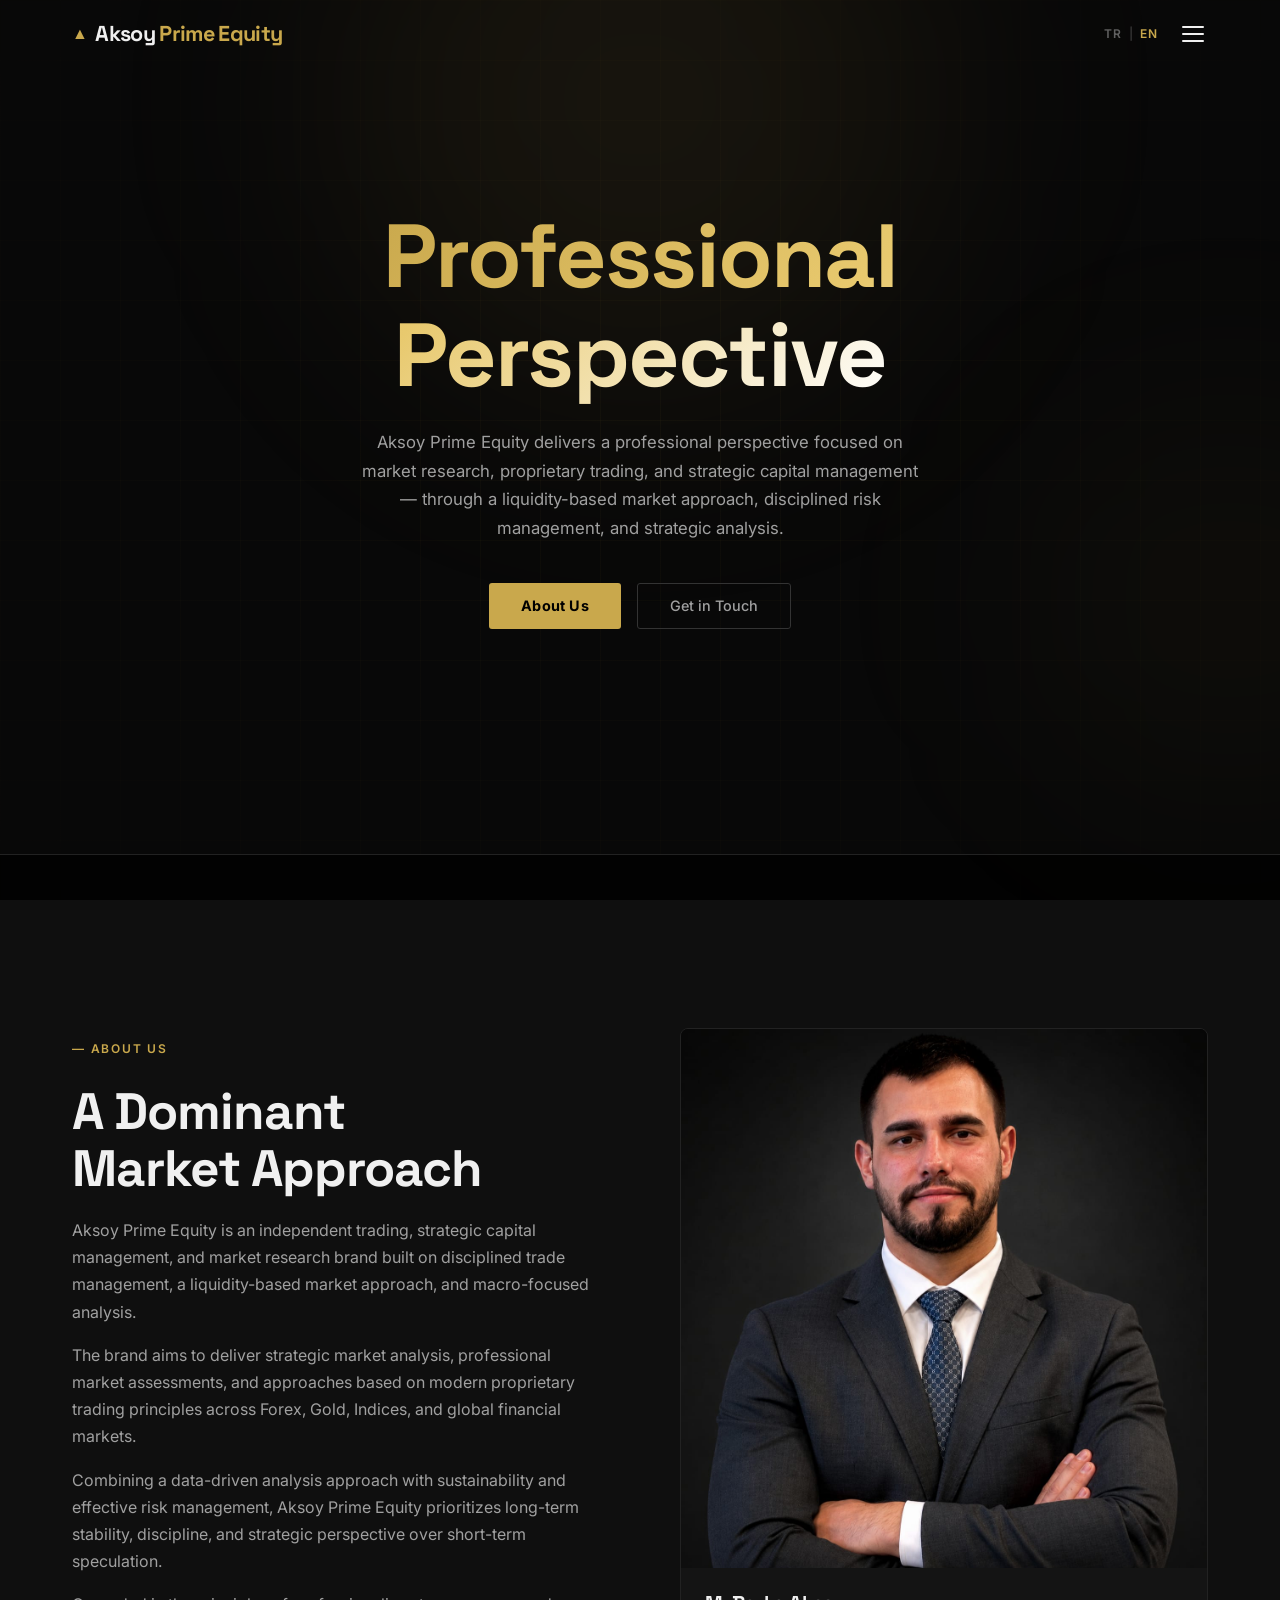
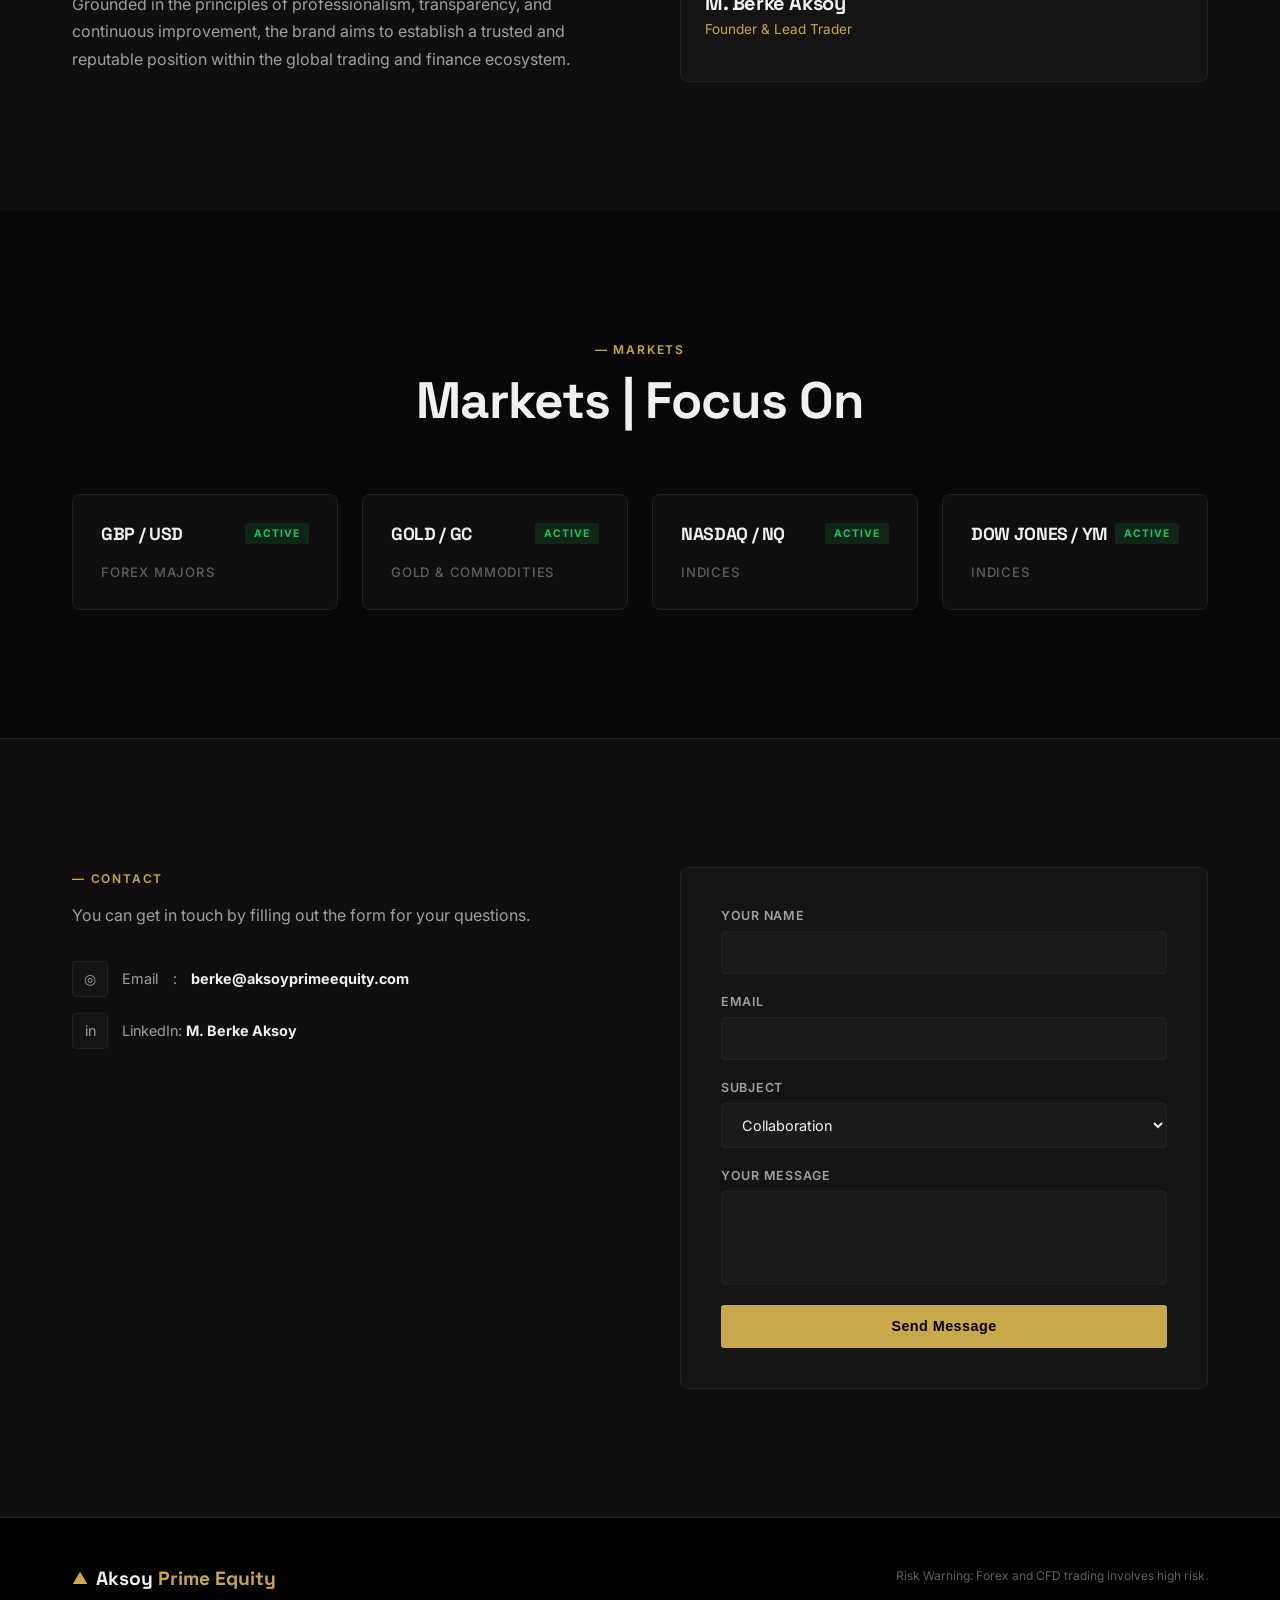
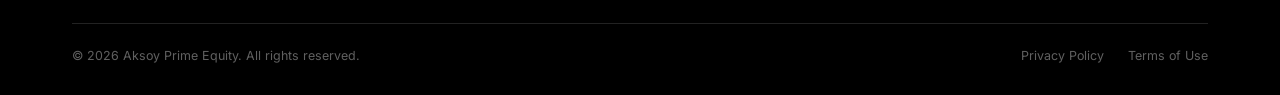
==== commit 3a6bb330: "Add files via upload" ====
--- a/index.html
+++ b/index.html
@@ -31,7 +31,7 @@
       </div>
 
       <ul class="nav-links" id="navLinks">
-        <li><a href="#about"   class="nav-link" data-tr="Hakkımda"      data-en="About">Hakkımda</a></li>
+        <li><a href="#about"   class="nav-link" data-tr="Hakkımızda"      data-en="About">Hakkımızda</a></li>
         <li><a href="#markets" class="nav-link" data-tr="Piyasalar"     data-en="Markets">Piyasalar</a></li>
         <li><a href="#contact" class="nav-link" data-tr="İletişim"      data-en="Contact">İletişim</a></li>
       </ul>
@@ -56,7 +56,7 @@
         Aksoy Prime Equity; likidite temelli piyasa yaklaşımı, disiplinli risk yönetimi ve stratejik analiz anlayışıyla piyasa araştırmaları, proprietary trading ve stratejik sermaye yönetimi odağında profesyonel bakış açısı sunmaktadır.
       </p>
       <div class="hero-actions">
-        <a href="#about"   class="btn-primary" data-tr="Hakkımda"   data-en="About Me">Hakkımda</a>
+        <a href="#about"   class="btn-primary" data-tr="Hakkımızda"   data-en="About Us">Hakkımızda</a>
         <a href="#contact" class="btn-ghost"   data-tr="İletişime Geç" data-en="Get in Touch">İletişime Geç</a>
       </div>
     </div>
@@ -89,7 +89,7 @@
     <div class="container">
       <div class="about-grid">
         <div class="about-text reveal">
-          <span class="section-tag" data-tr="— Hakkımda" data-en="— About Me">— Hakkımda</span>
+          <span class="section-tag" data-tr="— Hakkımızda" data-en="— About Us">— Hakkımızda</span>
           <h2 data-tr="Piyasalara Hakim<br/>Bir Yaklaşım" data-en="A Dominant<br/>Market Approach">
             Piyasalara Hakim<br />Bir Yaklaşım
           </h2>
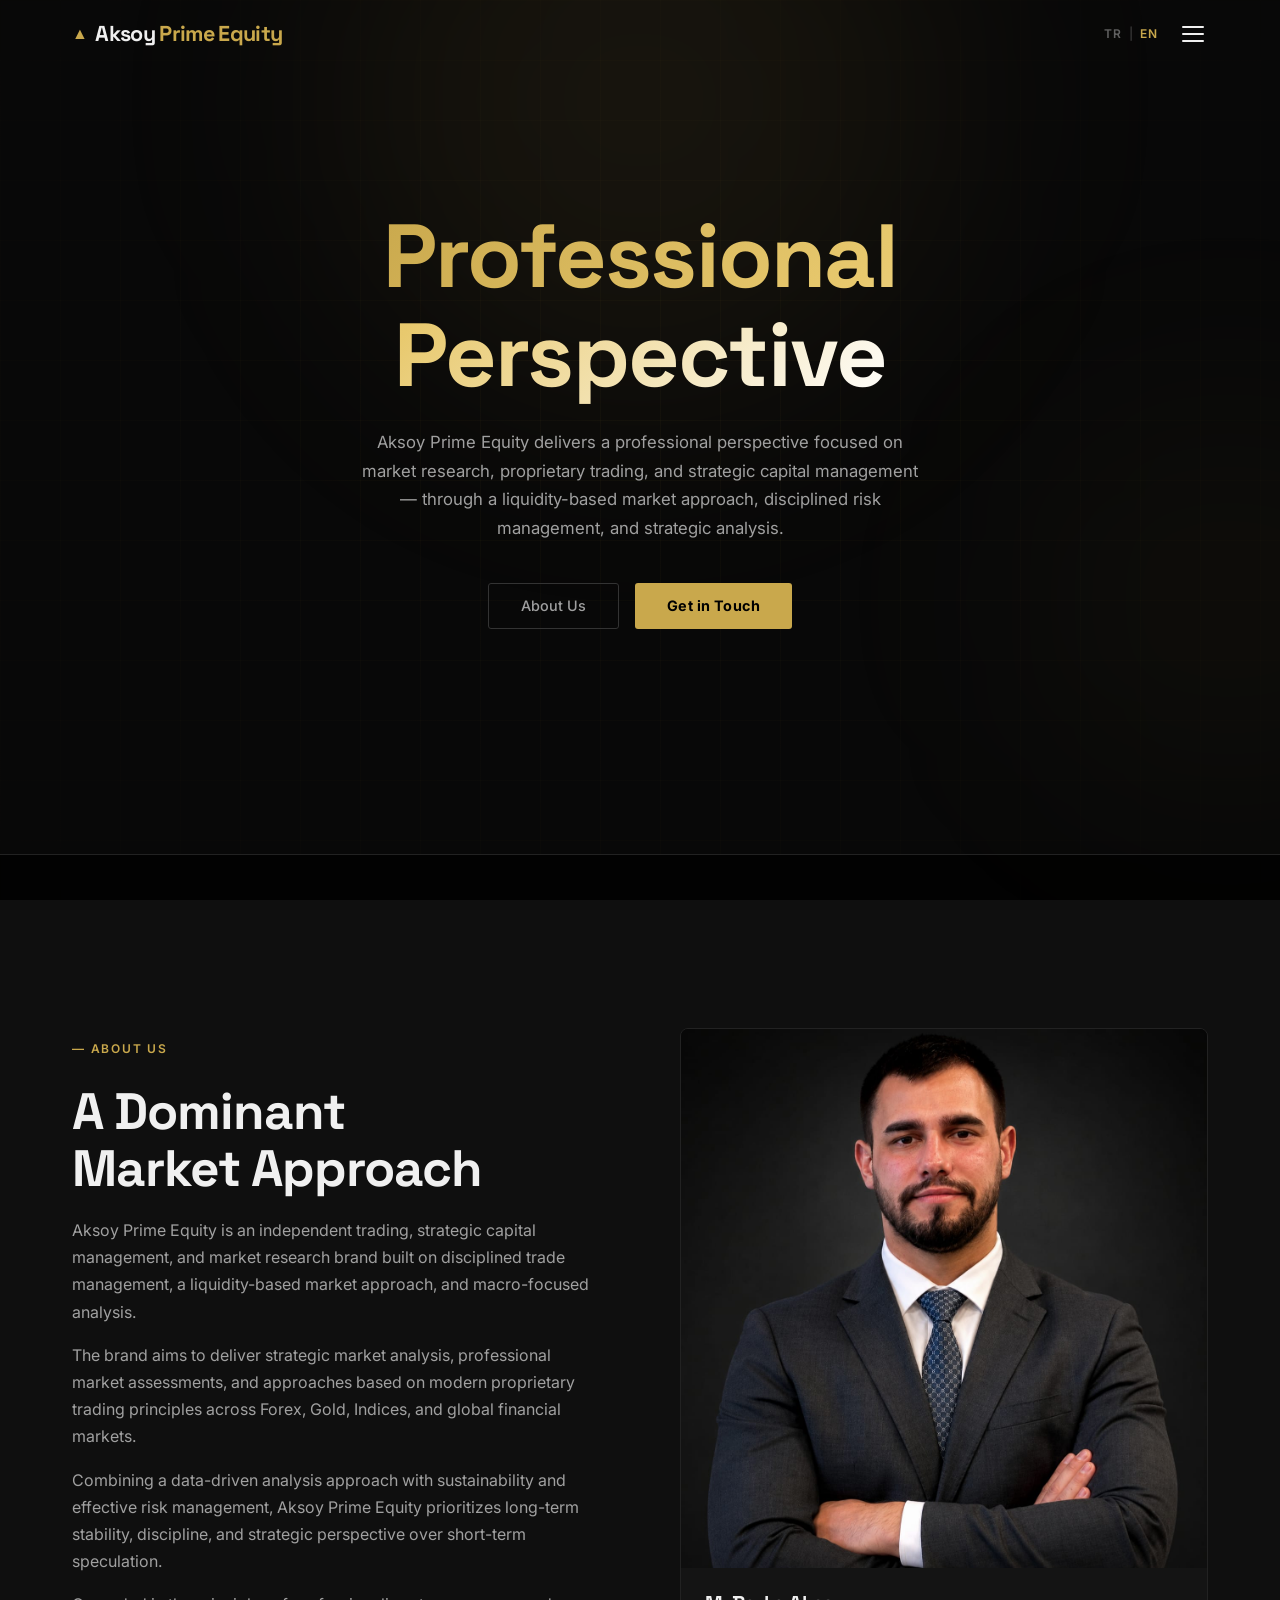
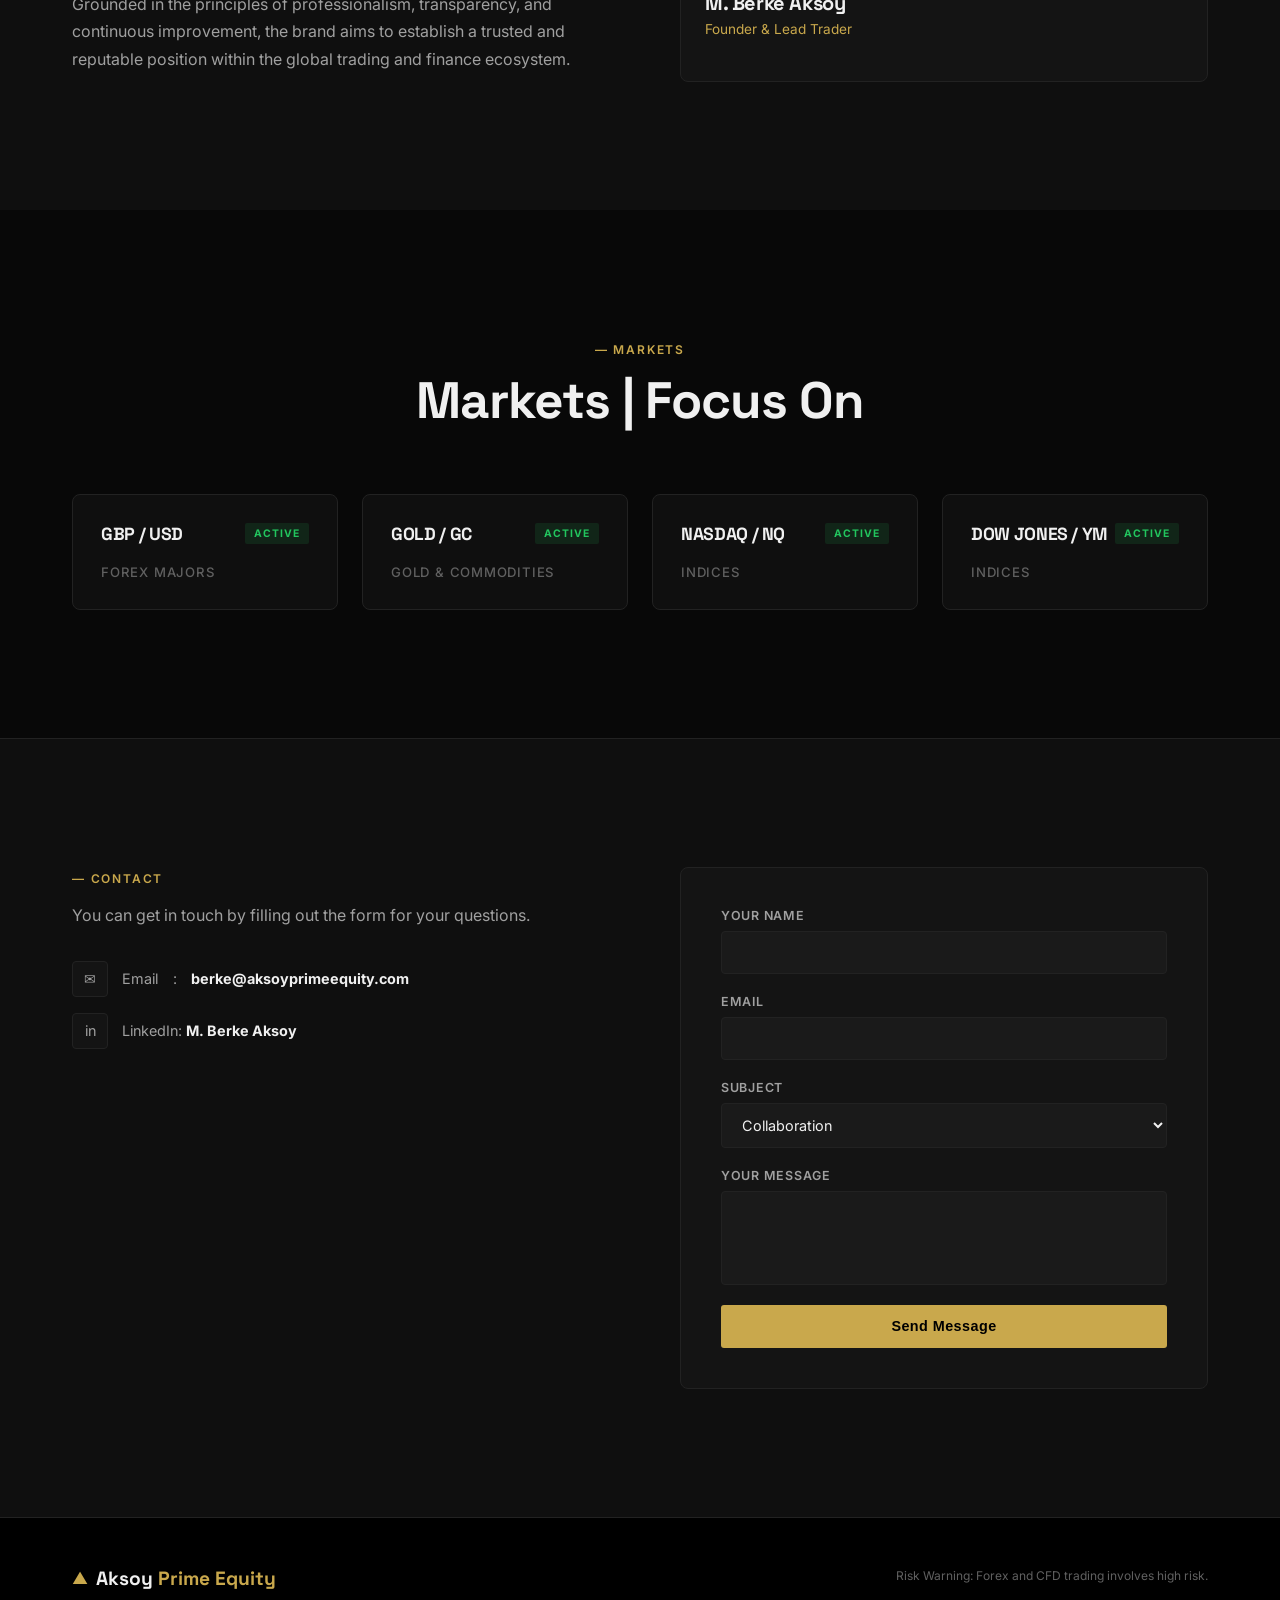
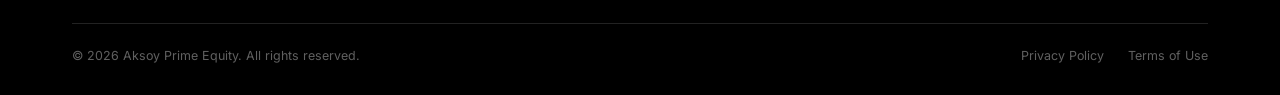
==== commit 303b10ff: "Add files via upload" ====
--- a/index.html
+++ b/index.html
@@ -56,8 +56,8 @@
         Aksoy Prime Equity; likidite temelli piyasa yaklaşımı, disiplinli risk yönetimi ve stratejik analiz anlayışıyla piyasa araştırmaları, proprietary trading ve stratejik sermaye yönetimi odağında profesyonel bakış açısı sunmaktadır.
       </p>
       <div class="hero-actions">
-        <a href="#about"   class="btn-primary" data-tr="Hakkımızda"   data-en="About Us">Hakkımızda</a>
-        <a href="#contact" class="btn-ghost"   data-tr="İletişime Geç" data-en="Get in Touch">İletişime Geç</a>
+        <a href="#about"   class="btn-ghost"    data-tr="Hakkımızda"   data-en="About Us">Hakkımızda</a>
+        <a href="#contact" class="btn-primary"  data-tr="İletişime Geç" data-en="Get in Touch">İletişime Geç</a>
       </div>
     </div>
 
@@ -191,7 +191,7 @@
           </p>
           <div class="contact-links">
             <a href="mailto:berke@aksoyprimeequity.com" class="contact-link">
-              <span class="cl-icon">◎</span>
+              <span class="cl-icon">✉</span>
               <span data-tr="E-posta" data-en="Email">E-posta</span>: <strong>berke@aksoyprimeequity.com</strong>
             </a>
             <a href="https://www.linkedin.com/in/mberkeaksoy" target="_blank" class="contact-link">
--- a/style.css
+++ b/style.css
@@ -1008,6 +1008,10 @@
 
   .hero-content { padding: 0 1.25rem; }
 
+  .section-header { text-align: center; width: 100%; }
+  .section-header h2 { text-align: center; }
+  .section-header .section-tag { text-align: center; }
+
   .about-grid { grid-template-columns: 1fr; gap: 3rem; }
   .services-grid { grid-template-columns: 1fr; }
   .stats-grid { grid-template-columns: repeat(2, 1fr); }
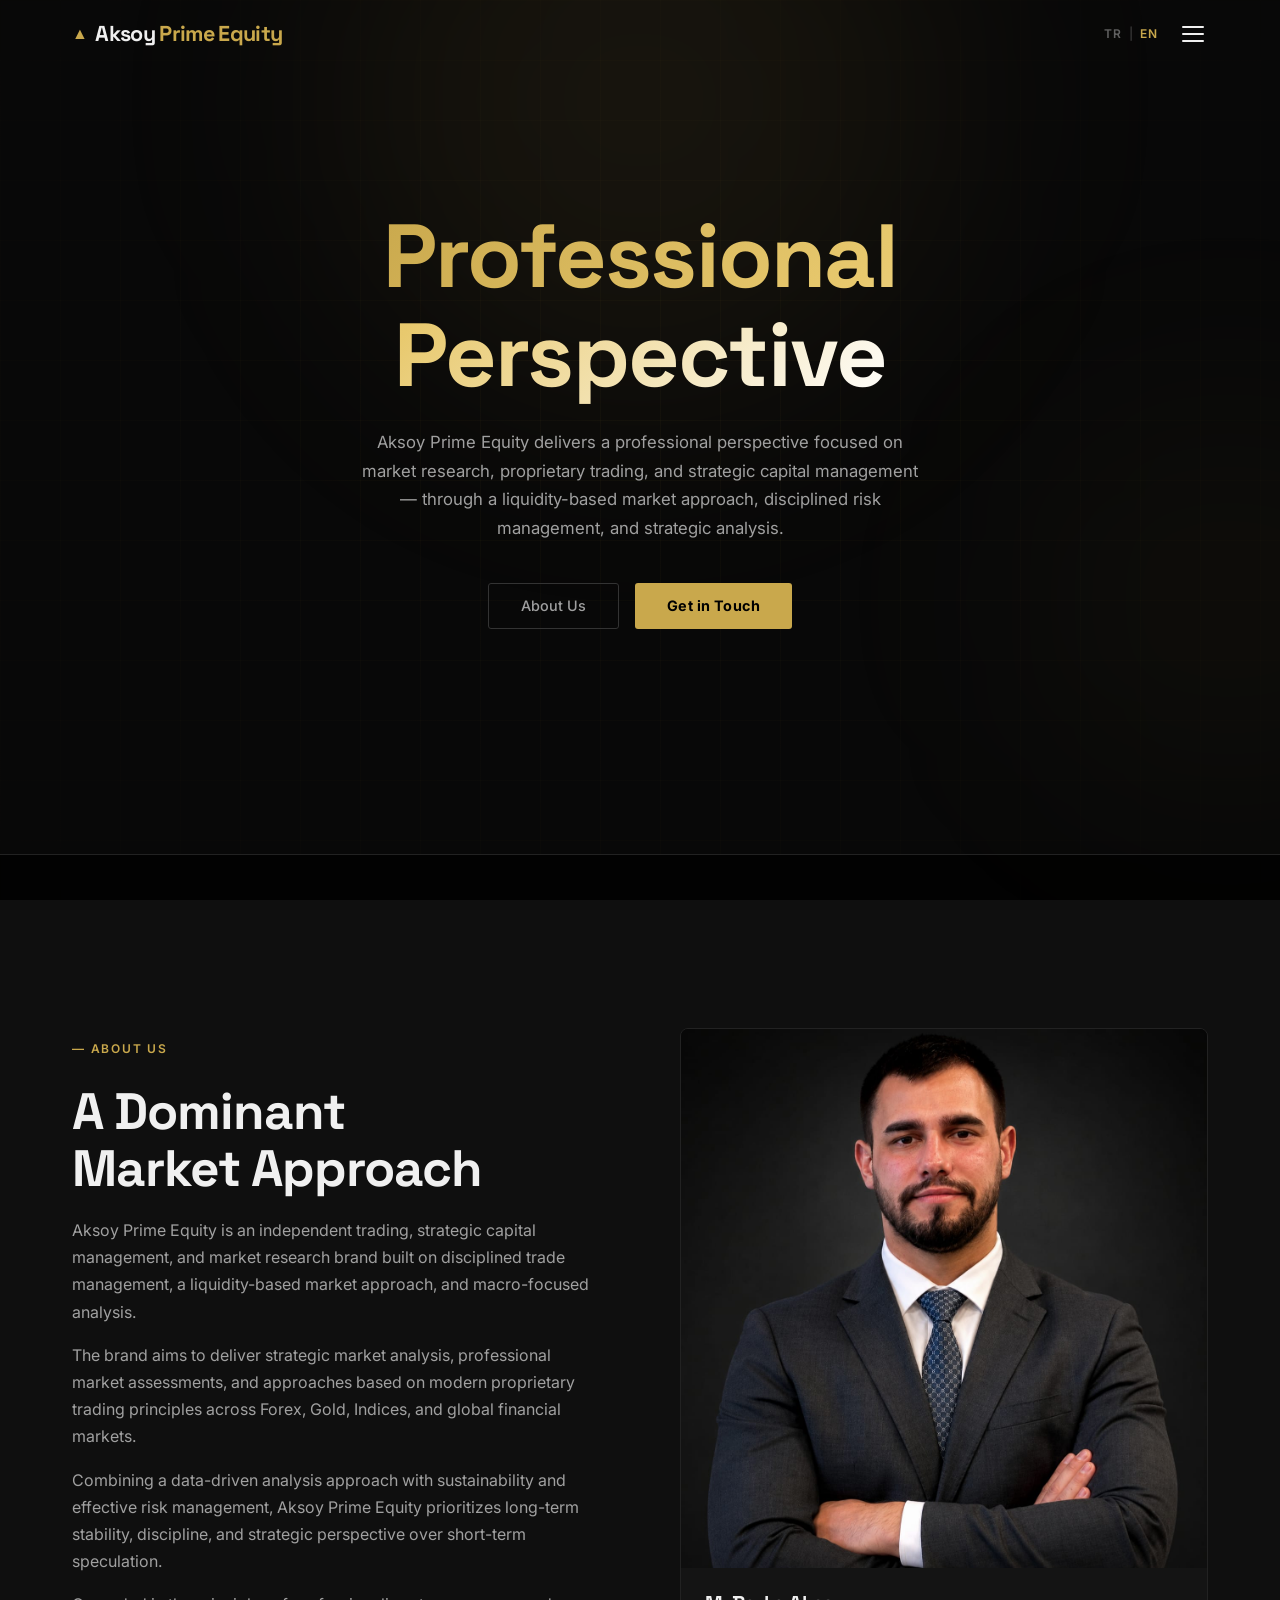
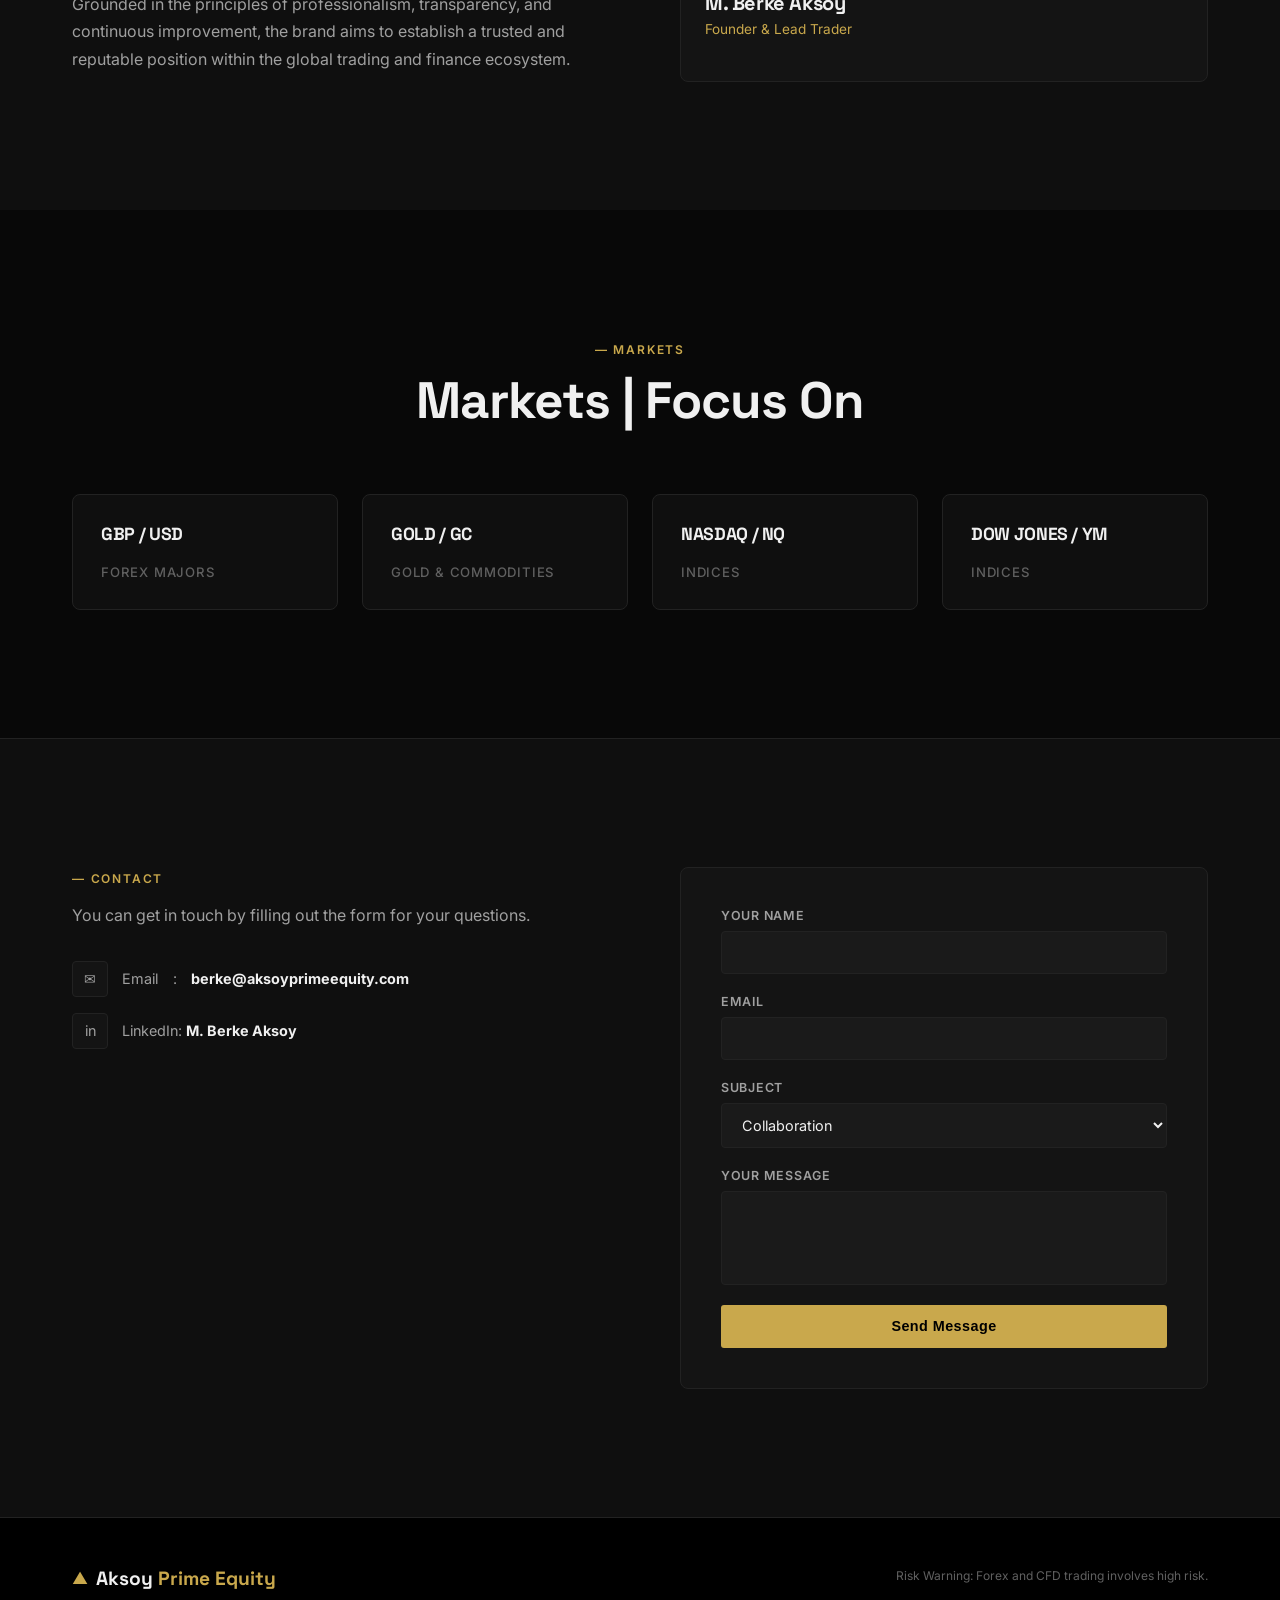
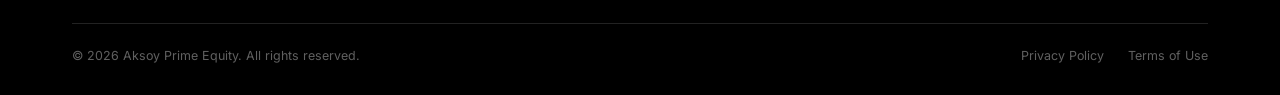
==== commit 09f25400: "Add files via upload" ====
--- a/index.html
+++ b/index.html
@@ -150,28 +150,24 @@
         <div class="market-card reveal">
           <div class="market-top">
             <span class="market-pair">GBP / USD</span>
-            <span class="market-tag up" data-tr="Aktif" data-en="Active">Aktif</span>
           </div>
           <span class="market-name" data-tr="Forex Majörler" data-en="Forex Majors">Forex Majörler</span>
         </div>
         <div class="market-card reveal delay-1">
           <div class="market-top">
             <span class="market-pair">GOLD / GC</span>
-            <span class="market-tag up" data-tr="Aktif" data-en="Active">Aktif</span>
           </div>
           <span class="market-name" data-tr="Altın & Emtia" data-en="Gold & Commodities">Altın & Emtia</span>
         </div>
         <div class="market-card reveal delay-2">
           <div class="market-top">
             <span class="market-pair">NASDAQ / NQ</span>
-            <span class="market-tag up" data-tr="Aktif" data-en="Active">Aktif</span>
           </div>
           <span class="market-name" data-tr="Endeksler" data-en="Indices">Endeksler</span>
         </div>
         <div class="market-card reveal delay-3">
           <div class="market-top">
             <span class="market-pair">DOW JONES / YM</span>
-            <span class="market-tag up" data-tr="Aktif" data-en="Active">Aktif</span>
           </div>
           <span class="market-name" data-tr="Endeksler" data-en="Indices">Endeksler</span>
         </div>
--- a/style.css
+++ b/style.css
@@ -1015,7 +1015,9 @@
   .about-grid { grid-template-columns: 1fr; gap: 3rem; }
   .services-grid { grid-template-columns: 1fr; }
   .stats-grid { grid-template-columns: repeat(2, 1fr); }
-  .markets-grid { grid-template-columns: repeat(2, 1fr); }
+  .markets-grid { grid-template-columns: repeat(2, minmax(0, 1fr)); width: 100%; max-width: 100%; overflow: hidden; }
+  .market-card { width: 100%; min-width: 0; padding: 1.25rem; }
+  .market-pair { font-size: 0.9rem; word-break: keep-all; white-space: nowrap; }
   .contact-wrap { grid-template-columns: 1fr; gap: 3rem; }
 
   .contact-form { padding: 1.5rem; }
@@ -1028,7 +1030,7 @@
 
 @media (max-width: 480px) {
   .stats-grid { grid-template-columns: 1fr 1fr; }
-  .markets-grid { grid-template-columns: 1fr 1fr; }
+  .markets-grid { grid-template-columns: 1fr 1fr; width: 100%; max-width: 100%; }
   .hero-actions { flex-direction: column; align-items: center; }
   .btn-primary, .btn-ghost { width: 100%; justify-content: center; }
 
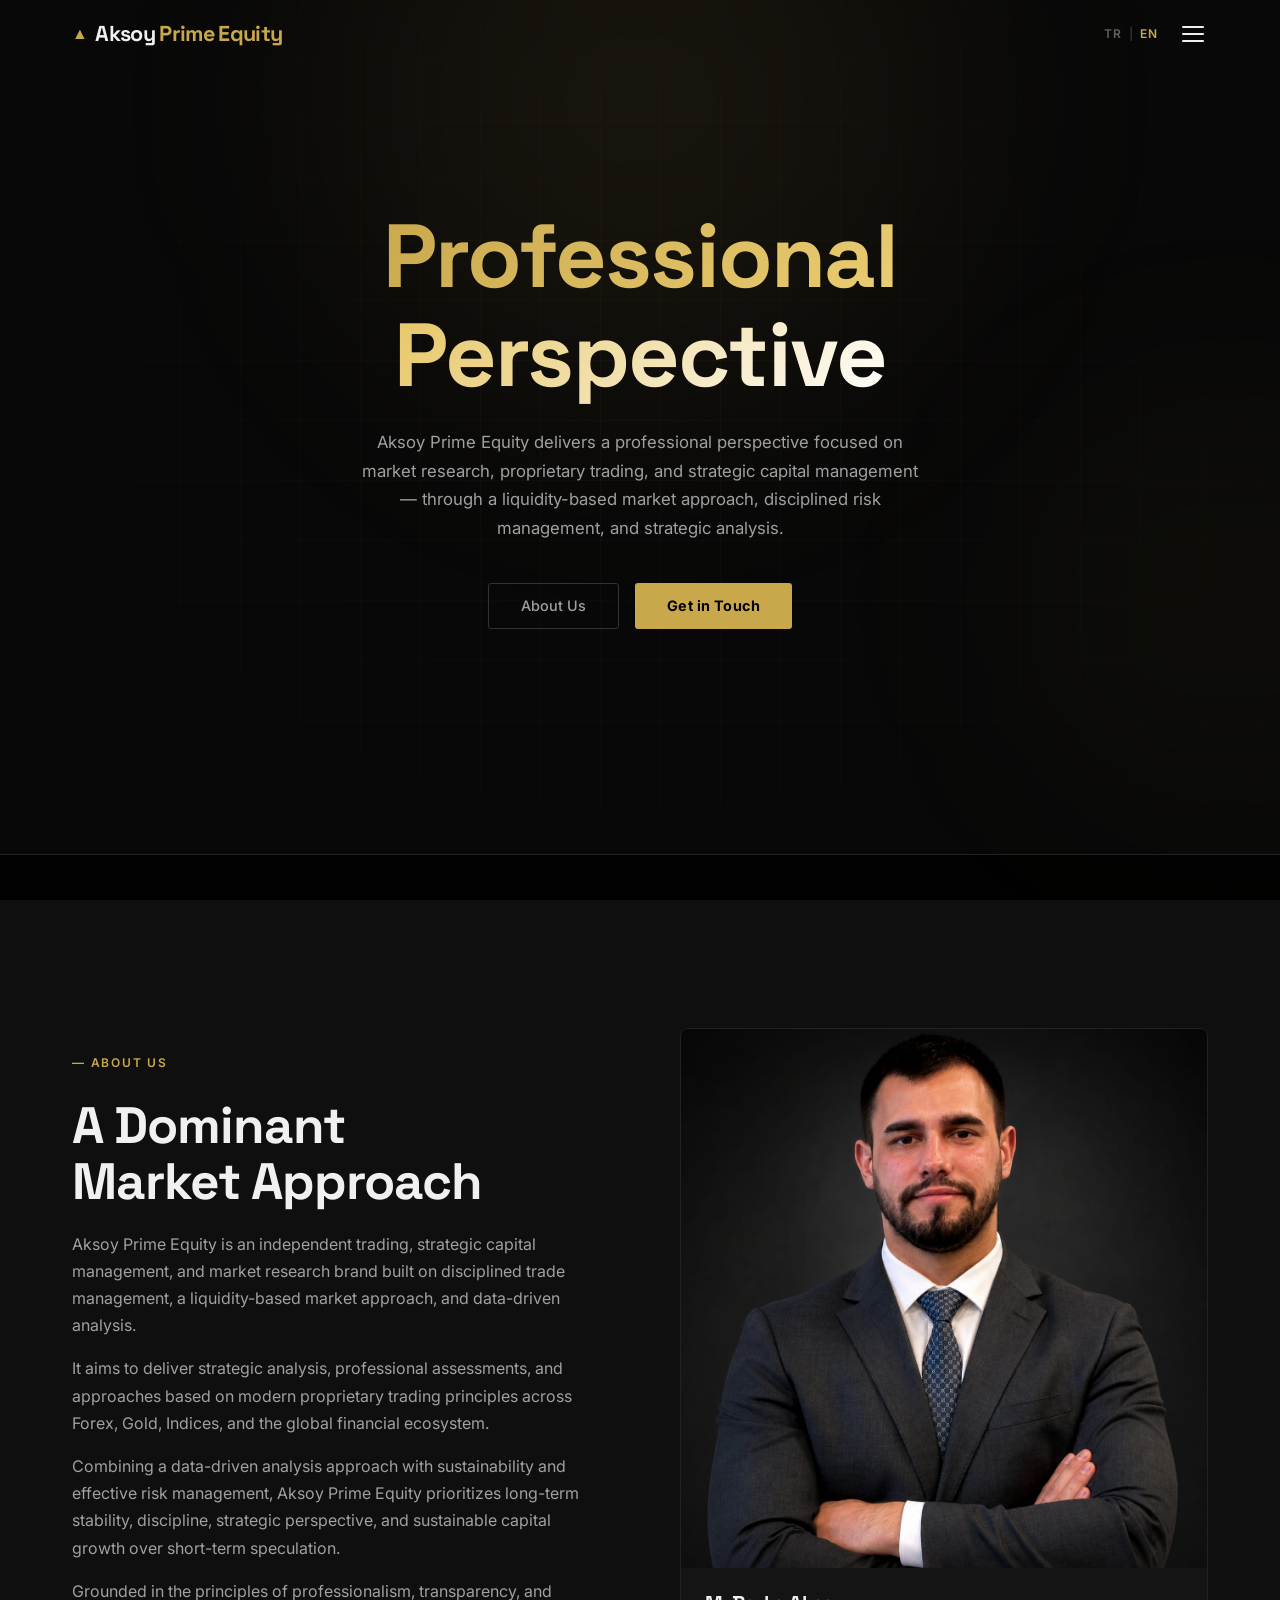
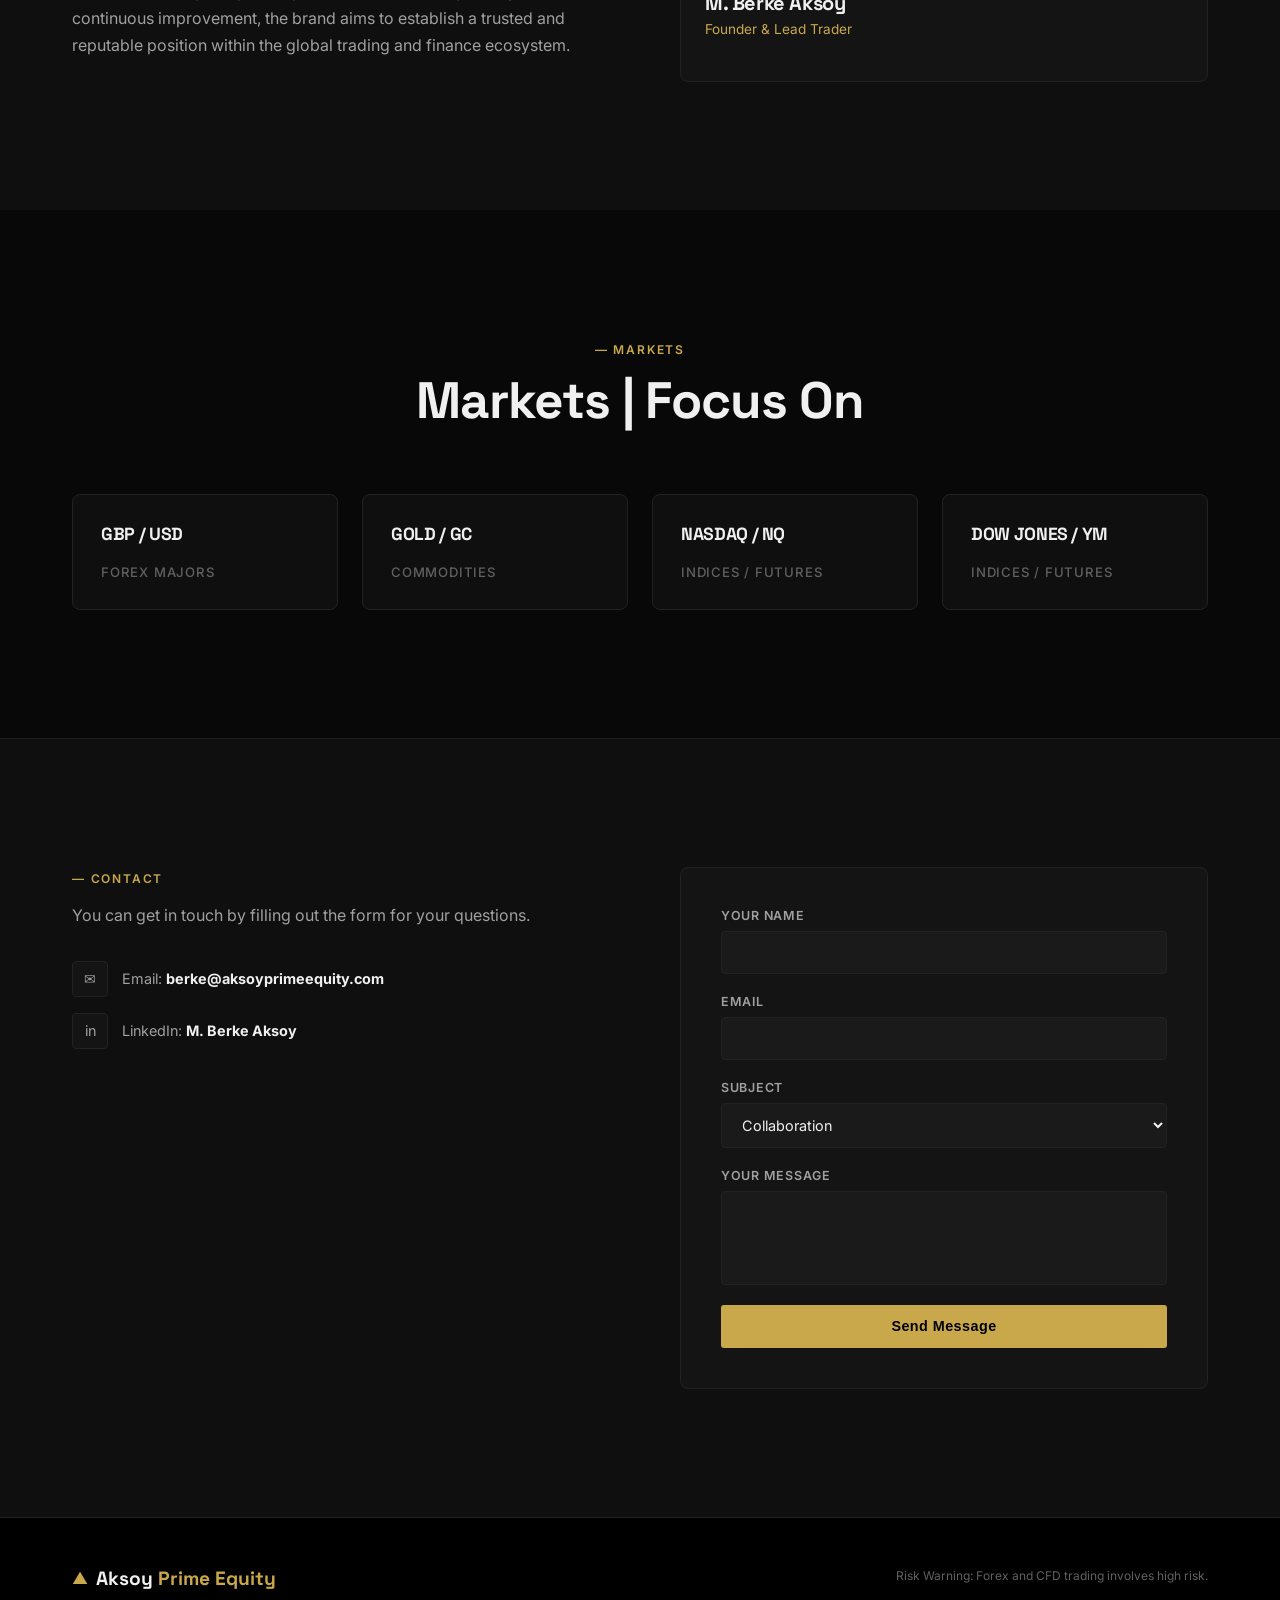
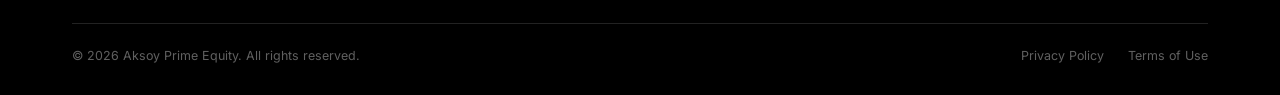
==== commit 98a56f2d: "Add files via upload" ====
--- a/index.html
+++ b/index.html
@@ -31,9 +31,10 @@
       </div>
 
       <ul class="nav-links" id="navLinks">
-        <li><a href="#about"   class="nav-link" data-tr="Hakkımızda"      data-en="About">Hakkımızda</a></li>
-        <li><a href="#markets" class="nav-link" data-tr="Piyasalar"     data-en="Markets">Piyasalar</a></li>
-        <li><a href="#contact" class="nav-link" data-tr="İletişim"      data-en="Contact">İletişim</a></li>
+        <li><a href="#about"          class="nav-link" data-tr="Hakkımızda" data-en="About">Hakkımızda</a></li>
+        <li><a href="#markets"        class="nav-link" data-tr="Piyasalar"  data-en="Markets">Piyasalar</a></li>
+        <li><a href="#contact"        class="nav-link" data-tr="İletişim"   data-en="Contact">İletişim</a></li>
+        <li><a href="research.html"   class="nav-link nav-link-research">Research</a></li>
       </ul>
     </div>
   </nav>
@@ -71,7 +72,12 @@
             { "proName": "TVC:GOLD",         "title": "XAU/USD"  },
             { "proName": "FOREXCOM:SPXUSD",  "title": "S&P 500"  },
             { "proName": "FOREXCOM:NSXUSD",  "title": "NAS100"   },
-            { "proName": "FOREXCOM:DJI",     "title": "US30/DJI" }
+            { "proName": "FOREXCOM:DJI",     "title": "US30/DJI" },
+            { "proName": "FX:EURUSD",        "title": "EUR/USD"  },
+            { "proName": "TVC:SILVER",       "title": "XAG/USD"  },
+            { "proName": "TVC:USOIL",        "title": "Petrol"   },
+            { "proName": "BITSTAMP:BTCUSD",  "title": "BTC/USD"  },
+            { "proName": "FX:USDJPY",        "title": "USD/JPY"  }
           ],
           "showSymbolLogo": false,
           "isTransparent": true,
@@ -93,21 +99,21 @@
           <h2 data-tr="Piyasalara Hakim<br/>Bir Yaklaşım" data-en="A Dominant<br/>Market Approach">
             Piyasalara Hakim<br />Bir Yaklaşım
           </h2>
-          <p data-tr="Aksoy Prime Equity; disiplinli işlem yönetimi, likidite temelli piyasa yaklaşımı ve makro odaklı analiz anlayışı üzerine inşa edilmiş bağımsız bir trading, stratejik sermaye yönetimi ve piyasa araştırma markasıdır."
-             data-en="Aksoy Prime Equity is an independent trading, strategic capital management, and market research brand built on disciplined trade management, a liquidity-based market approach, and macro-focused analysis.">
-            Aksoy Prime Equity; disiplinli işlem yönetimi, likidite temelli piyasa yaklaşımı ve makro odaklı analiz anlayışı üzerine inşa edilmiş bağımsız bir trading, stratejik sermaye yönetimi ve piyasa araştırma markasıdır.
-          </p>
-          <p data-tr="Marka; Forex, Altın, Endeksler ve küresel finans piyasalarında stratejik piyasa analizi, profesyonel piyasa değerlendirmeleri ve modern proprietary trading prensiplerine dayalı yaklaşım sunmayı hedeflemektedir."
-             data-en="The brand aims to deliver strategic market analysis, professional market assessments, and approaches based on modern proprietary trading principles across Forex, Gold, Indices, and global financial markets.">
-            Marka; Forex, Altın, Endeksler ve küresel finans piyasalarında stratejik piyasa analizi, profesyonel piyasa değerlendirmeleri ve modern proprietary trading prensiplerine dayalı yaklaşım sunmayı hedeflemektedir.
-          </p>
-          <p data-tr="Veriye dayalı analiz anlayışını sürdürülebilirlik ve etkin risk yönetimi ile birleştiren Aksoy Prime Equity; kısa vadeli spekülasyondan ziyade uzun vadeli istikrar, disiplin ve stratejik bakış açısını ön planda tutmaktadır."
-             data-en="Combining a data-driven analysis approach with sustainability and effective risk management, Aksoy Prime Equity prioritizes long-term stability, discipline, and strategic perspective over short-term speculation.">
-            Veriye dayalı analiz anlayışını sürdürülebilirlik ve etkin risk yönetimi ile birleştiren Aksoy Prime Equity; kısa vadeli spekülasyondan ziyade uzun vadeli istikrar, disiplin ve stratejik bakış açısını ön planda tutmaktadır.
-          </p>
-          <p data-tr="Profesyonellik, şeffaflık ve sürekli gelişim ilkelerini temel alan marka, küresel trading ve finans ekosisteminde güvenilir ve saygın bir konum oluşturmayı amaçlamaktadır."
+          <p data-tr="Aksoy Prime Equity; disiplinli işlem yönetimi, likidite temelli piyasa yaklaşımı ve veri odaklı analiz anlayışı üzerine inşa edilmiş bağımsız bir trading, stratejik sermaye yönetimi ve piyasa araştırma markasıdır."
+             data-en="Aksoy Prime Equity is an independent trading, strategic capital management, and market research brand built on disciplined trade management, a liquidity-based market approach, and data-driven analysis.">
+            Aksoy Prime Equity; disiplinli işlem yönetimi, likidite temelli piyasa yaklaşımı ve veri odaklı analiz anlayışı üzerine inşa edilmiş bağımsız bir trading, stratejik sermaye yönetimi ve piyasa araştırma markasıdır.
+          </p>
+          <p data-tr="Forex, Altın, Endeksler ve küresel finans ekosisteminde stratejik analiz, profesyonel değerlendirmeler ve modern proprietary trading prensiplerine dayalı yaklaşım sunmayı hedeflemektedir."
+             data-en="It aims to deliver strategic analysis, professional assessments, and approaches based on modern proprietary trading principles across Forex, Gold, Indices, and the global financial ecosystem.">
+            Forex, Altın, Endeksler ve küresel finans ekosisteminde stratejik analiz, profesyonel değerlendirmeler ve modern proprietary trading prensiplerine dayalı yaklaşım sunmayı hedeflemektedir.
+          </p>
+          <p data-tr="Veriye dayalı analiz anlayışını sürdürülebilirlik ve etkin risk yönetimi ile birleştiren Aksoy Prime Equity; kısa vadeli spekülasyondan ziyade uzun vadeli istikrar, disiplin, stratejik bakış açısı ve sermayenin sürdürülebilir şekilde büyütülmesini ön planda tutmaktadır."
+             data-en="Combining a data-driven analysis approach with sustainability and effective risk management, Aksoy Prime Equity prioritizes long-term stability, discipline, strategic perspective, and sustainable capital growth over short-term speculation.">
+            Veriye dayalı analiz anlayışını sürdürülebilirlik ve etkin risk yönetimi ile birleştiren Aksoy Prime Equity; kısa vadeli spekülasyondan ziyade uzun vadeli istikrar, disiplin, stratejik bakış açısı ve sermayenin sürdürülebilir şekilde büyütülmesini ön planda tutmaktadır.
+          </p>
+          <p data-tr="Profesyonellik, şeffaflık ve sürekli gelişim ilkelerini temel alan marka; küresel trading ve finans ekosisteminde güvenilir ve saygın bir konum oluşturmayı amaçlamaktadır."
              data-en="Grounded in the principles of professionalism, transparency, and continuous improvement, the brand aims to establish a trusted and reputable position within the global trading and finance ecosystem.">
-            Profesyonellik, şeffaflık ve sürekli gelişim ilkelerini temel alan marka, küresel trading ve finans ekosisteminde güvenilir ve saygın bir konum oluşturmayı amaçlamaktadır.
+            Profesyonellik, şeffaflık ve sürekli gelişim ilkelerini temel alan marka; küresel trading ve finans ekosisteminde güvenilir ve saygın bir konum oluşturmayı amaçlamaktadır.
           </p>
         </div>
         <div class="about-visual reveal delay-1">
@@ -157,19 +163,19 @@
           <div class="market-top">
             <span class="market-pair">GOLD / GC</span>
           </div>
-          <span class="market-name" data-tr="Altın & Emtia" data-en="Gold & Commodities">Altın & Emtia</span>
+          <span class="market-name" data-tr="Emtia" data-en="Commodities">Emtia</span>
         </div>
         <div class="market-card reveal delay-2">
           <div class="market-top">
             <span class="market-pair">NASDAQ / NQ</span>
           </div>
-          <span class="market-name" data-tr="Endeksler" data-en="Indices">Endeksler</span>
+          <span class="market-name" data-tr="Endeksler / Vadeli İşlemler" data-en="Indices / Futures">Endeksler / Vadeli İşlemler</span>
         </div>
         <div class="market-card reveal delay-3">
           <div class="market-top">
             <span class="market-pair">DOW JONES / YM</span>
           </div>
-          <span class="market-name" data-tr="Endeksler" data-en="Indices">Endeksler</span>
+          <span class="market-name" data-tr="Endeksler / Vadeli İşlemler" data-en="Indices / Futures">Endeksler / Vadeli İşlemler</span>
         </div>
       </div>
     </div>
@@ -188,7 +194,7 @@
           <div class="contact-links">
             <a href="mailto:berke@aksoyprimeequity.com" class="contact-link">
               <span class="cl-icon">✉</span>
-              <span data-tr="E-posta" data-en="Email">E-posta</span>: <strong>berke@aksoyprimeequity.com</strong>
+              <span><span data-tr="E-posta" data-en="Email">E-posta</span>: <strong>berke@aksoyprimeequity.com</strong></span>
             </a>
             <a href="https://www.linkedin.com/in/mberkeaksoy" target="_blank" class="contact-link">
               <span class="cl-icon">in</span>
@@ -243,12 +249,106 @@
       <div class="footer-bottom">
         <span>© 2026 Aksoy Prime Equity. <span data-tr="Tüm hakları saklıdır." data-en="All rights reserved.">Tüm hakları saklıdır.</span></span>
         <div class="footer-links">
-          <a href="#" data-tr="Gizlilik Politikası" data-en="Privacy Policy">Gizlilik Politikası</a>
-          <a href="#" data-tr="Kullanım Koşulları" data-en="Terms of Use">Kullanım Koşulları</a>
+          <a href="#" onclick="openModal('modalPrivacy'); return false;" data-tr="Gizlilik Politikası" data-en="Privacy Policy">Gizlilik Politikası</a>
+          <a href="#" onclick="openModal('modalTerms'); return false;" data-tr="Kullanım Koşulları" data-en="Terms of Use">Kullanım Koşulları</a>
         </div>
       </div>
     </div>
   </footer>
+
+  <!-- MODAL: Gizlilik Politikası / Privacy Policy -->
+  <div class="modal-overlay" id="modalPrivacy" onclick="handleOverlayClick(event, 'modalPrivacy')">
+    <div class="modal-box">
+      <button class="modal-close" onclick="closeModal('modalPrivacy')">&times;</button>
+
+      <div class="lang-tr">
+        <h3 class="modal-title">Gizlilik Politikası</h3>
+        <p class="modal-date">Son Güncelleme: Mayıs 2026</p>
+        <p>Aksoy Prime Equity olarak ziyaretçilerimizin gizliliğine önem veriyoruz. Bu politika, web sitemiz üzerinden paylaşılan bilgilerin nasıl toplandığını, kullanıldığını ve korunduğunu açıklamaktadır.</p>
+        <h4>Toplanan Bilgiler</h4>
+        <p>Web sitemizde yer alan iletişim formu aracılığıyla aşağıdaki bilgiler toplanabilir:</p>
+        <ul><li>İsim</li><li>E-posta adresi</li><li>Mesaj içeriği</li></ul>
+        <h4>Bilgilerin Kullanımı</h4>
+        <p>Toplanan bilgiler yalnızca:</p>
+        <ul><li>İletişim taleplerine dönüş yapmak,</li><li>İş birliği ve araştırma süreçlerini yürütmek,</li><li>Kullanıcı deneyimini geliştirmek</li></ul>
+        <p>amacıyla kullanılmaktadır.</p>
+        <h4>Veri Güvenliği</h4>
+        <p>Kullanıcı bilgilerinin güvenliği bizim için önemlidir. Veriler üçüncü taraflarla satılmaz veya paylaşılmaz.</p>
+        <h4>Çerezler (Cookies)</h4>
+        <p>Web sitemiz kullanıcı deneyimini geliştirmek ve temel analiz süreçleri için çerez teknolojilerini kullanabilir.</p>
+        <h4>Üçüncü Taraf Hizmetler</h4>
+        <p>Site içerisinde TradingView gibi üçüncü taraf servisler kullanılabilir. Bu servislerin kendi gizlilik politikaları geçerlidir.</p>
+        <h4>İletişim</h4>
+        <p>Gizlilik politikasıyla ilgili sorularınız için: <a href="mailto:berke@aksoyprimeequity.com">berke@aksoyprimeequity.com</a></p>
+      </div>
+
+      <div class="lang-en">
+        <h3 class="modal-title">Privacy Policy</h3>
+        <p class="modal-date">Last Updated: May 2026</p>
+        <p>At Aksoy Prime Equity, we value the privacy of our visitors. This policy explains how information shared through our website is collected, used, and protected.</p>
+        <h4>Information Collected</h4>
+        <p>The following information may be collected through the contact form on our website:</p>
+        <ul><li>Name</li><li>Email address</li><li>Message content</li></ul>
+        <h4>Use of Information</h4>
+        <p>Collected information is used solely for:</p>
+        <ul><li>Responding to contact requests,</li><li>Managing collaboration and research processes,</li><li>Improving user experience</li></ul>
+        <h4>Data Security</h4>
+        <p>The security of user information is important to us. Data is not sold or shared with third parties.</p>
+        <h4>Cookies</h4>
+        <p>Our website may use cookie technologies to improve user experience and for basic analytics purposes.</p>
+        <h4>Third-Party Services</h4>
+        <p>Third-party services such as TradingView may be used on the site. Their own privacy policies apply.</p>
+        <h4>Contact</h4>
+        <p>For questions regarding the privacy policy: <a href="mailto:berke@aksoyprimeequity.com">berke@aksoyprimeequity.com</a></p>
+      </div>
+    </div>
+  </div>
+
+  <!-- MODAL: Kullanım Koşulları / Terms of Use -->
+  <div class="modal-overlay" id="modalTerms" onclick="handleOverlayClick(event, 'modalTerms')">
+    <div class="modal-box">
+      <button class="modal-close" onclick="closeModal('modalTerms')">&times;</button>
+
+      <div class="lang-tr">
+        <h3 class="modal-title">Kullanım Koşulları</h3>
+        <p class="modal-date">Son Güncelleme: Mayıs 2026</p>
+        <p>Aksoy Prime Equity web sitesini kullanan tüm ziyaretçiler aşağıdaki koşulları kabul etmiş sayılır.</p>
+        <h4>Bilgilendirme Amaçlı İçerik</h4>
+        <p>Web sitesinde yer alan tüm içerikler yalnızca genel bilgilendirme ve piyasa araştırması amacıyla sunulmaktadır. Hiçbir içerik:</p>
+        <ul><li>yatırım tavsiyesi,</li><li>portföy yönetimi hizmeti,</li><li>finansal danışmanlık</li></ul>
+        <p>niteliği taşımaz.</p>
+        <h4>Risk Uyarısı</h4>
+        <p>Forex, CFD, emtia ve endeks işlemleri yüksek risk içerir. Finansal piyasalarda işlem yapmak sermaye kaybına yol açabilir. Geçmiş performans gelecekteki sonuçların garantisi değildir.</p>
+        <h4>Sorumluluk Reddi</h4>
+        <p>Aksoy Prime Equity, site üzerinde paylaşılan bilgi ve analizlerin kullanımından doğabilecek doğrudan veya dolaylı zararlardan sorumlu tutulamaz.</p>
+        <h4>Fikri Mülkiyet</h4>
+        <p>Web sitesinde yer alan tüm içerik, tasarım, metin ve görseller Aksoy Prime Equity'e aittir. İzinsiz kopyalanamaz veya dağıtılamaz.</p>
+        <h4>Değişiklik Hakkı</h4>
+        <p>Aksoy Prime Equity, kullanım koşullarını ve site içeriğini önceden bildirim yapmaksızın güncelleme hakkını saklı tutar.</p>
+        <h4>İletişim</h4>
+        <p>Her türlü soru için: <a href="mailto:berke@aksoyprimeequity.com">berke@aksoyprimeequity.com</a></p>
+      </div>
+
+      <div class="lang-en">
+        <h3 class="modal-title">Terms of Use</h3>
+        <p class="modal-date">Last Updated: May 2026</p>
+        <p>All visitors using the Aksoy Prime Equity website are deemed to have accepted the following terms.</p>
+        <h4>Informational Content</h4>
+        <p>All content on the website is provided solely for general information and market research purposes. No content constitutes:</p>
+        <ul><li>investment advice,</li><li>portfolio management services,</li><li>financial advisory services</li></ul>
+        <h4>Risk Warning</h4>
+        <p>Forex, CFD, commodity, and index trading involves high risk. Trading in financial markets can lead to capital losses. Past performance is not a guarantee of future results.</p>
+        <h4>Disclaimer</h4>
+        <p>Aksoy Prime Equity cannot be held liable for any direct or indirect damages arising from the use of information and analyses shared on the site.</p>
+        <h4>Intellectual Property</h4>
+        <p>All content, design, text, and images on the website belong to Aksoy Prime Equity. They may not be copied or distributed without permission.</p>
+        <h4>Right to Modify</h4>
+        <p>Aksoy Prime Equity reserves the right to update the terms of use and site content without prior notice.</p>
+        <h4>Contact</h4>
+        <p>For any questions: <a href="mailto:berke@aksoyprimeequity.com">berke@aksoyprimeequity.com</a></p>
+      </div>
+    </div>
+  </div>
 
   <script src="script.js"></script>
 </body>
--- a/style.css
+++ b/style.css
@@ -969,6 +969,235 @@
 .footer-links a:hover { color: var(--gold); }
 
 /* ========================================
+   RESEARCH PAGE
+======================================== */
+.nav-link-research { color: var(--gold) !important; }
+.nav-link-research:hover { color: var(--gold-2) !important; }
+
+.research-hero {
+  position: relative;
+  min-height: 50vh;
+  display: flex;
+  align-items: center;
+  justify-content: center;
+  text-align: center;
+  overflow: hidden;
+}
+
+.research-hero-bg {
+  position: absolute;
+  inset: 0;
+  z-index: 0;
+}
+
+.research-hero-content {
+  position: relative;
+  z-index: 1;
+  padding-top: 7rem;
+  padding-bottom: 4rem;
+}
+
+.research-hero-content .section-tag { margin-bottom: 1rem; }
+.research-hero-content h1 { font-size: clamp(2.5rem, 5vw, 4.5rem); margin-bottom: 1rem; }
+.research-hero-content > p { color: var(--text-2); font-size: 1rem; max-width: 480px; margin: 0 auto; }
+
+.research-section { background: var(--bg-1); }
+
+.research-grid {
+  display: grid;
+  grid-template-columns: repeat(3, 1fr);
+  gap: 1.5rem;
+}
+
+.research-card {
+  background: var(--bg-2);
+  border: 1px solid var(--border);
+  border-radius: 8px;
+  padding: 2.5rem;
+  display: flex;
+  flex-direction: column;
+  gap: 1.25rem;
+  transition: border-color 0.3s, transform 0.3s;
+}
+
+.research-card:hover {
+  border-color: var(--border-h);
+  transform: translateY(-4px);
+}
+
+.research-card-title {
+  font-family: var(--ff-head);
+  font-size: 1.05rem;
+  font-weight: 600;
+  color: var(--text);
+  line-height: 1.45;
+  letter-spacing: -0.01em;
+  flex: 1;
+}
+
+.research-card-desc {
+  font-size: 0.88rem;
+  color: var(--text-2);
+  line-height: 1.75;
+  flex: 1;
+}
+
+.launching-soon {
+  display: inline-flex;
+  align-items: center;
+  gap: 0.5rem;
+  background: rgba(201, 168, 76, 0.08);
+  border: 1px solid rgba(201, 168, 76, 0.2);
+  color: var(--gold);
+  font-size: 0.7rem;
+  font-weight: 700;
+  letter-spacing: 0.12em;
+  text-transform: uppercase;
+  padding: 0.35rem 0.85rem;
+  border-radius: 100px;
+  align-self: flex-start;
+}
+
+.launching-dot {
+  width: 5px; height: 5px;
+  background: var(--gold);
+  border-radius: 50%;
+  animation: blink 1.5s ease-in-out infinite;
+}
+
+@media (max-width: 768px) {
+  .research-grid { grid-template-columns: 1fr; }
+}
+
+/* ========================================
+   MODAL
+======================================== */
+.modal-overlay {
+  position: fixed;
+  inset: 0;
+  background: rgba(0, 0, 0, 0.75);
+  backdrop-filter: blur(6px);
+  -webkit-backdrop-filter: blur(6px);
+  z-index: 2000;
+  display: flex;
+  align-items: center;
+  justify-content: center;
+  padding: 2rem;
+  opacity: 0;
+  pointer-events: none;
+  transition: opacity 0.3s var(--ease-out);
+}
+
+.modal-overlay.active {
+  opacity: 1;
+  pointer-events: all;
+}
+
+.modal-box {
+  background: var(--bg-1);
+  border: 1px solid var(--border-h);
+  border-radius: 10px;
+  padding: 2.5rem;
+  max-width: 640px;
+  width: 100%;
+  max-height: 80vh;
+  overflow-y: auto;
+  position: relative;
+  transform: translateY(20px);
+  transition: transform 0.3s var(--ease-out);
+}
+
+.modal-overlay.active .modal-box {
+  transform: translateY(0);
+}
+
+.modal-close {
+  position: absolute;
+  top: 1.25rem;
+  right: 1.25rem;
+  background: none;
+  border: none;
+  color: var(--text-3);
+  font-size: 1.5rem;
+  cursor: pointer;
+  line-height: 1;
+  transition: color 0.2s;
+  padding: 0;
+}
+
+.modal-close:hover { color: var(--gold); }
+
+.modal-title {
+  font-family: var(--ff-head);
+  font-size: 1.4rem;
+  font-weight: 700;
+  margin-bottom: 0.4rem;
+  color: var(--text);
+}
+
+.modal-date {
+  font-size: 0.75rem;
+  color: var(--gold);
+  letter-spacing: 0.06em;
+  text-transform: uppercase;
+  margin-bottom: 1.5rem !important;
+}
+
+.modal-box h4 {
+  font-family: var(--ff-head);
+  font-size: 0.95rem;
+  font-weight: 600;
+  color: var(--text);
+  margin-top: 1.5rem;
+  margin-bottom: 0.5rem;
+  letter-spacing: -0.01em;
+}
+
+.modal-box p {
+  font-size: 0.88rem;
+  color: var(--text-2);
+  line-height: 1.75;
+  margin-bottom: 0.5rem;
+}
+
+.modal-box ul {
+  list-style: none;
+  display: flex;
+  flex-direction: column;
+  gap: 0.35rem;
+  margin: 0.5rem 0;
+  padding-left: 1rem;
+}
+
+.modal-box ul li {
+  font-size: 0.88rem;
+  color: var(--text-2);
+  padding-left: 1rem;
+  position: relative;
+}
+
+.modal-box ul li::before {
+  content: '▸';
+  position: absolute;
+  left: 0;
+  color: var(--gold);
+  font-size: 0.7rem;
+  top: 3px;
+}
+
+.modal-box a {
+  color: var(--gold);
+  transition: color 0.2s;
+}
+
+.modal-box a:hover { color: var(--gold-2); }
+
+/* Modal scrollbar */
+.modal-box::-webkit-scrollbar { width: 3px; }
+.modal-box::-webkit-scrollbar-track { background: transparent; }
+.modal-box::-webkit-scrollbar-thumb { background: var(--border-h); border-radius: 2px; }
+
+/* ========================================
    REVEAL ANIMATIONS
 ======================================== */
 .reveal {
